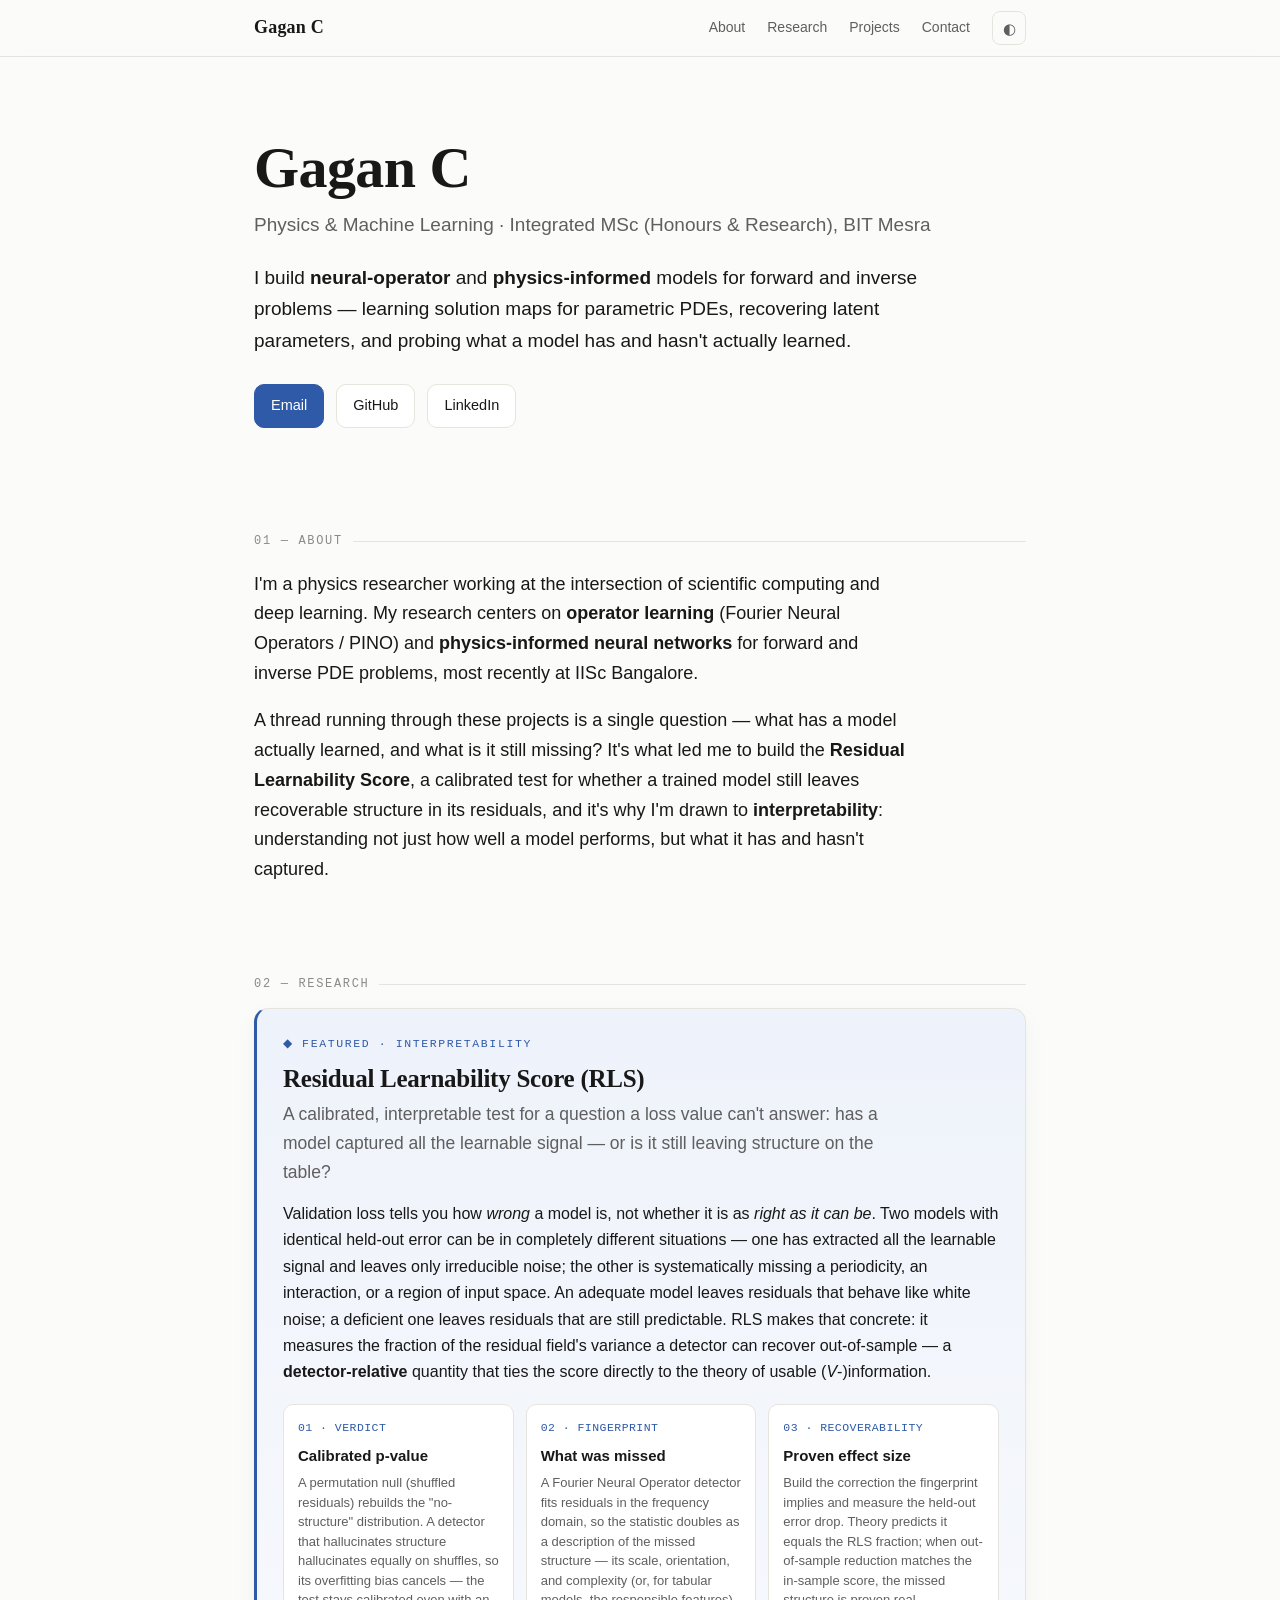
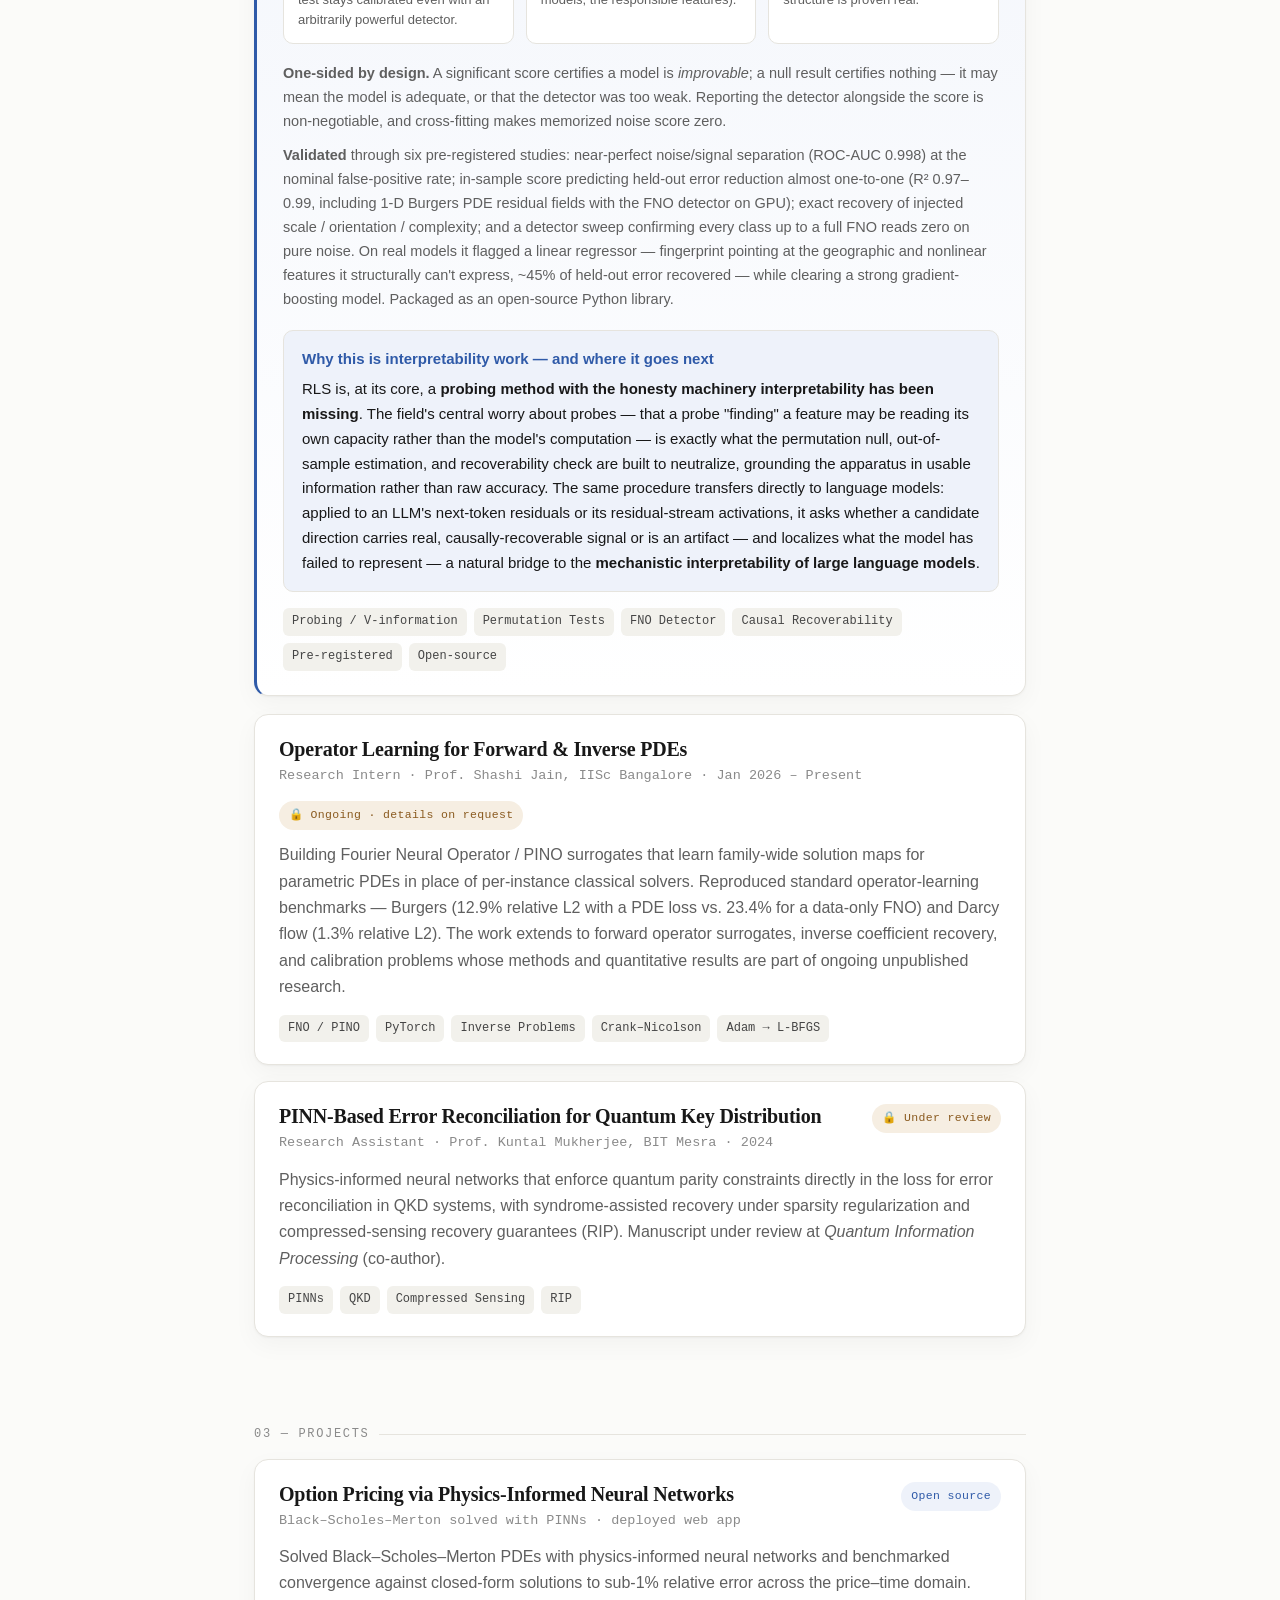
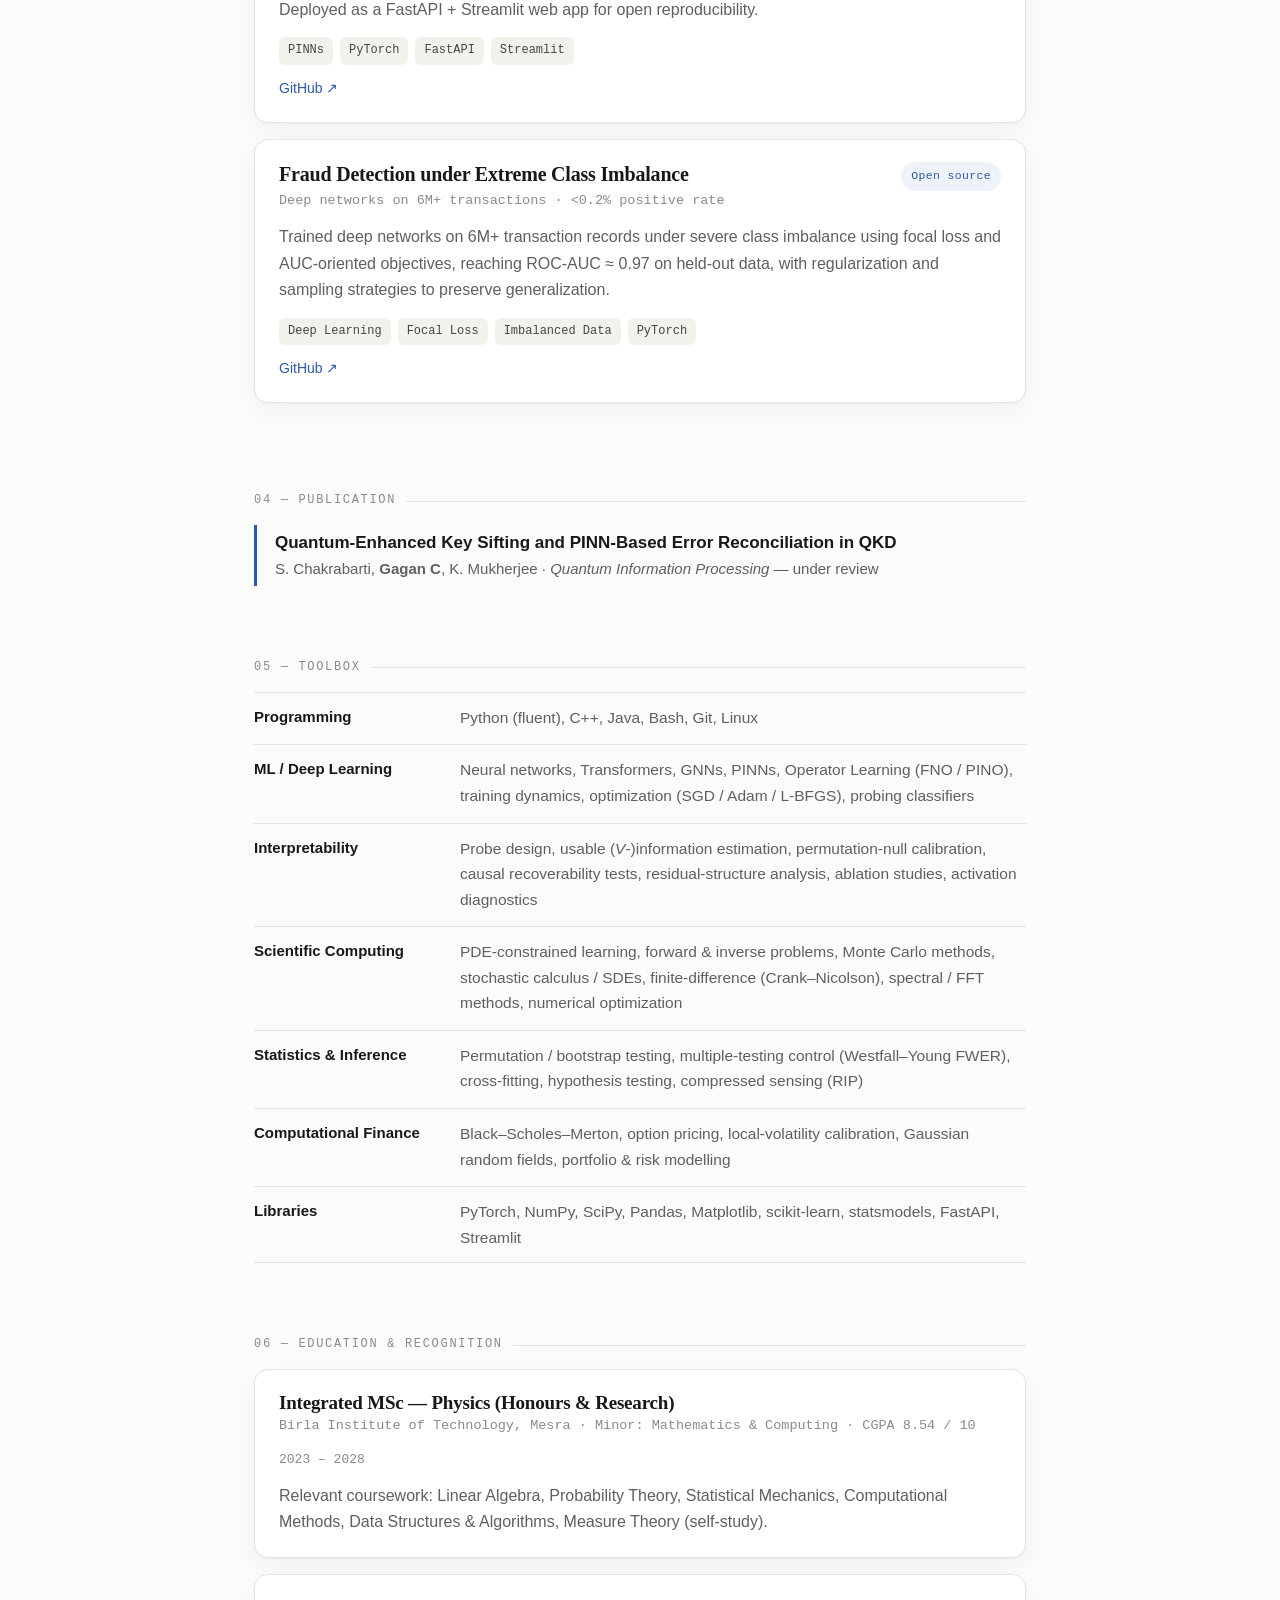
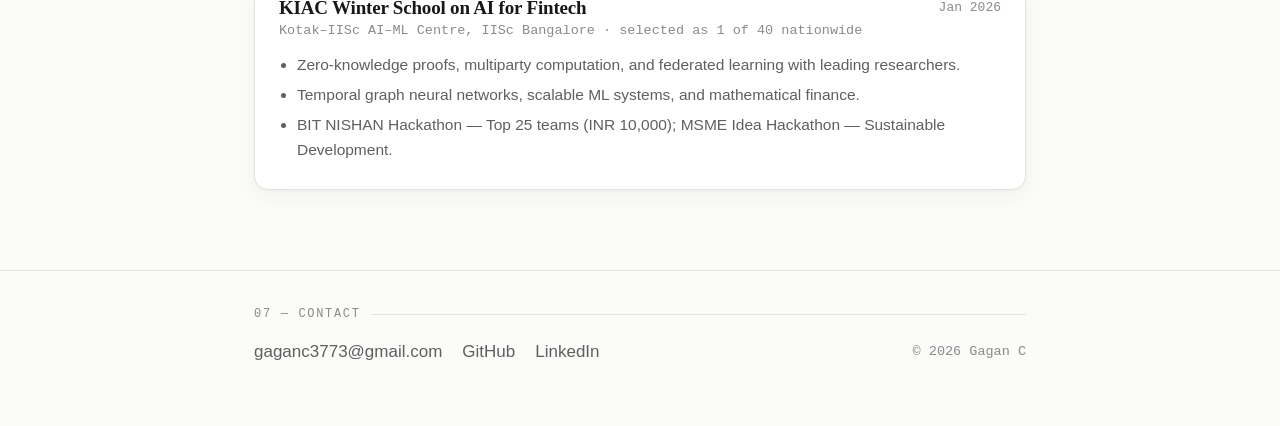
==== index.html @ 1fc25c08 "Personal portfolio site" ====
<!doctype html>
<html lang="en">
<head>
  <meta charset="utf-8" />
  <meta name="viewport" content="width=device-width, initial-scale=1" />
  <title>Gagan C — Physics &amp; Machine Learning</title>
  <meta name="description" content="Gagan C — Integrated MSc Physics (Honours & Research), BIT Mesra. Operator learning, physics-informed neural networks, and interpretability." />

  <!-- ==========================================================================
       This is a single, self-contained file. No build step, no dependencies.
       To edit content, search for the section comments (ABOUT, PROJECTS, etc.).
       To deploy: push to a GitHub repo and enable Pages, or drag onto Netlify.
       ========================================================================== -->

  <style>
    /* ---------- Theme tokens ---------- */
    :root{
      --bg:#fbfbf9;
      --surface:#ffffff;
      --text:#181818;
      --muted:#5f5f5f;
      --faint:#8a8a8a;
      --line:#e6e4de;
      --accent:#2f5aa8;         /* muted science-blue */
      --accent-soft:#eef2fa;
      --tag-bg:#f2f1ec;
      --tag-text:#454545;
      --lock-bg:#f6eee2;
      --lock-text:#8a5a1f;
      --shadow:0 1px 2px rgba(0,0,0,.04), 0 8px 24px rgba(0,0,0,.04);
      --serif:"Charter","Georgia","Cambria","Times New Roman",serif;
      --sans:-apple-system,BlinkMacSystemFont,"Segoe UI",Roboto,Helvetica,Arial,sans-serif;
      --mono:"SFMono-Regular","Cascadia Code","Consolas","Liberation Mono",monospace;
      --maxw:820px;
    }
    :root[data-theme="dark"]{
      --bg:#0f1113;
      --surface:#16191c;
      --text:#e9e8e4;
      --muted:#a9a8a2;
      --faint:#787772;
      --line:#282c30;
      --accent:#7ea6e6;
      --accent-soft:#182130;
      --tag-bg:#20242a;
      --tag-text:#c4c3bd;
      --lock-bg:#2a2213;
      --lock-text:#d6b579;
      --shadow:0 1px 2px rgba(0,0,0,.3), 0 8px 24px rgba(0,0,0,.35);
    }
    @media (prefers-color-scheme:dark){
      :root:not([data-theme="light"]){
        --bg:#0f1113;--surface:#16191c;--text:#e9e8e4;--muted:#a9a8a2;--faint:#787772;
        --line:#282c30;--accent:#7ea6e6;--accent-soft:#182130;--tag-bg:#20242a;--tag-text:#c4c3bd;
        --lock-bg:#2a2213;--lock-text:#d6b579;--shadow:0 1px 2px rgba(0,0,0,.3),0 8px 24px rgba(0,0,0,.35);
      }
    }

    /* ---------- Base ---------- */
    *{box-sizing:border-box}
    html{scroll-behavior:smooth}
    body{
      margin:0;background:var(--bg);color:var(--text);
      font-family:var(--sans);font-size:17px;line-height:1.65;
      -webkit-font-smoothing:antialiased;
    }
    a{color:var(--accent);text-decoration:none}
    a:hover{text-decoration:underline}
    .wrap{max-width:var(--maxw);margin:0 auto;padding:0 24px}

    /* ---------- Nav ---------- */
    nav{
      position:sticky;top:0;z-index:20;
      backdrop-filter:saturate(1.2) blur(8px);
      background:color-mix(in srgb,var(--bg) 82%,transparent);
      border-bottom:1px solid var(--line);
    }
    nav .wrap{display:flex;align-items:center;justify-content:space-between;height:56px}
    nav .brand{font-family:var(--serif);font-weight:600;font-size:18px;letter-spacing:.2px}
    nav .links{display:flex;gap:22px;align-items:center}
    nav .links a{color:var(--muted);font-size:14px}
    nav .links a:hover{color:var(--text);text-decoration:none}
    .theme-btn{
      background:none;border:1px solid var(--line);border-radius:8px;
      width:34px;height:34px;cursor:pointer;color:var(--muted);font-size:15px;line-height:1;
      display:inline-flex;align-items:center;justify-content:center;
    }
    .theme-btn:hover{color:var(--text);border-color:var(--muted)}
    @media(max-width:640px){nav .links a.nav-sec{display:none}}

    /* ---------- Section scaffolding ---------- */
    section{padding:64px 0 8px}
    .seclabel{
      font-family:var(--mono);font-size:12px;letter-spacing:.14em;text-transform:uppercase;
      color:var(--faint);margin-bottom:14px;display:flex;align-items:center;gap:10px;
    }
    .seclabel::after{content:"";flex:1;height:1px;background:var(--line)}
    h1,h2,h3{font-family:var(--serif);font-weight:600;line-height:1.2;letter-spacing:-.01em}
    h2{font-size:26px;margin:0 0 20px}
    p{color:var(--text)}
    .muted{color:var(--muted)}

    /* ---------- Hero ---------- */
    header.hero{padding:76px 0 40px}
    .hero h1{font-size:clamp(38px,7vw,58px);margin:0 0 6px}
    .hero .role{font-size:19px;color:var(--muted);margin:0 0 22px;font-family:var(--sans)}
    .hero .lede{font-size:19px;max-width:64ch;margin:0 0 28px}
    .hero .lede b{font-weight:600}
    .cta{display:flex;flex-wrap:wrap;gap:12px}
    .btn{
      display:inline-flex;align-items:center;gap:8px;
      padding:9px 16px;border-radius:10px;font-size:14.5px;font-weight:500;
      border:1px solid var(--line);background:var(--surface);color:var(--text);
      transition:border-color .15s,transform .05s;
    }
    .btn:hover{text-decoration:none;border-color:var(--muted);transform:translateY(-1px)}
    .btn.primary{background:var(--accent);border-color:var(--accent);color:#fff}
    .btn.primary:hover{filter:brightness(1.05)}

    /* ---------- About ---------- */
    .about p{font-size:18px;max-width:66ch}
    .about p+p{margin-top:16px}

    /* ---------- Skills ---------- */
    .skills{display:grid;gap:2px}
    .skillrow{display:grid;grid-template-columns:190px 1fr;gap:16px;padding:12px 0;border-top:1px solid var(--line)}
    .skillrow:last-child{border-bottom:1px solid var(--line)}
    .skillrow .k{font-weight:600;font-size:15px}
    .skillrow .v{color:var(--muted);font-size:15.5px}
    @media(max-width:640px){.skillrow{grid-template-columns:1fr;gap:2px}.skillrow .k{color:var(--accent)}}

    /* ---------- Projects ---------- */
    .card{
      background:var(--surface);border:1px solid var(--line);border-radius:14px;
      padding:22px 24px;margin-bottom:16px;box-shadow:var(--shadow);
    }
    .card .top{display:flex;align-items:flex-start;justify-content:space-between;gap:14px;flex-wrap:wrap}
    .card h3{font-size:20px;margin:0 0 4px}
    .card .meta{font-size:13.5px;color:var(--faint);font-family:var(--mono)}
    .card p{font-size:16px;color:var(--muted);margin:12px 0 14px}
    .badge{
      font-family:var(--mono);font-size:11.5px;letter-spacing:.03em;
      padding:5px 10px;border-radius:999px;white-space:nowrap;
      background:var(--lock-bg);color:var(--lock-text);
    }
    .badge.open{background:var(--accent-soft);color:var(--accent)}
    .badge.todo{background:var(--tag-bg);color:var(--tag-text)}
    .tags{display:flex;flex-wrap:wrap;gap:7px;margin-top:4px}
    .tag{font-family:var(--mono);font-size:12px;background:var(--tag-bg);color:var(--tag-text);padding:4px 9px;border-radius:6px}
    .card .cardlinks{display:flex;gap:16px;margin-top:12px;font-size:14px}

    /* ---------- Featured (RLS) ---------- */
    .featured{
      background:linear-gradient(180deg,var(--accent-soft),var(--surface));
      border:1px solid var(--line);border-left:3px solid var(--accent);
      border-radius:14px;padding:26px 26px 24px;margin-bottom:18px;box-shadow:var(--shadow);
    }
    .featured .eyebrow{font-family:var(--mono);font-size:11.5px;letter-spacing:.14em;text-transform:uppercase;color:var(--accent);margin-bottom:10px}
    .featured h3{font-size:25px;margin:0 0 6px}
    .featured .tagline{font-size:17.5px;color:var(--muted);margin:0 0 14px;max-width:66ch}
    .featured p{font-size:16px;color:var(--text);margin:12px 0}
    .featured p.small{font-size:14.5px;color:var(--muted);margin:10px 0}
    .outs{display:grid;grid-template-columns:repeat(3,1fr);gap:12px;margin:18px 0}
    .out{background:var(--surface);border:1px solid var(--line);border-radius:10px;padding:14px}
    .out .n{font-family:var(--mono);font-size:11.5px;letter-spacing:.04em;color:var(--accent);margin-bottom:6px}
    .out .h{font-weight:600;font-size:15px;margin-bottom:5px}
    .out .d{font-size:13px;color:var(--muted);line-height:1.5}
    @media(max-width:640px){.outs{grid-template-columns:1fr}}
    .callout{background:var(--accent-soft);border:1px solid var(--line);border-radius:10px;padding:16px 18px;margin-top:18px}
    .callout .h{font-weight:600;color:var(--accent);margin-bottom:6px;font-size:15px}
    .callout p{font-size:15px;color:var(--text);margin:0}

    /* ---------- Publication / lists ---------- */
    .pub{border-left:3px solid var(--accent);padding:4px 0 4px 18px;margin:0}
    .pub .title{font-weight:600}
    .pub .venue{color:var(--muted);font-size:15px}
    .edu .top{display:flex;justify-content:space-between;gap:12px;flex-wrap:wrap}
    .edu h3{font-size:19px;margin:0}
    .edu .when{font-family:var(--mono);font-size:13px;color:var(--faint)}
    .bullets{margin:10px 0 0;padding-left:18px;color:var(--muted);font-size:15.5px}
    .bullets li{margin:4px 0}

    /* ---------- Footer ---------- */
    footer{margin-top:56px;border-top:1px solid var(--line);padding:34px 0 60px}
    footer .row{display:flex;flex-wrap:wrap;gap:20px;align-items:center;justify-content:space-between}
    footer a{color:var(--muted)}
    footer a:hover{color:var(--text)}
    .foot-links{display:flex;gap:20px;flex-wrap:wrap}
    .copy{color:var(--faint);font-size:13.5px;font-family:var(--mono)}
  </style>
</head>
<body>

  <!-- ============================= NAV ============================= -->
  <nav>
    <div class="wrap">
      <span class="brand">Gagan&nbsp;C</span>
      <span class="links">
        <a class="nav-sec" href="#about">About</a>
        <a class="nav-sec" href="#research">Research</a>
        <a class="nav-sec" href="#projects">Projects</a>
        <a class="nav-sec" href="#contact">Contact</a>
        <button class="theme-btn" id="themeToggle" aria-label="Toggle theme" title="Toggle light/dark">◐</button>
      </span>
    </div>
  </nav>

  <!-- ============================= HERO ============================= -->
  <header class="hero">
    <div class="wrap">
      <h1>Gagan&nbsp;C</h1>
      <p class="role">Physics &amp; Machine Learning · Integrated MSc (Honours &amp; Research), BIT Mesra</p>
      <!-- EDIT: this lede is your one-line pitch. Tweak spots are easy to tune. -->
      <p class="lede">
        I build <b>neural-operator</b> and <b>physics-informed</b> models for forward and
        inverse problems — learning solution maps for parametric PDEs, recovering latent
        parameters, and probing what a model has and hasn't actually learned.
      </p>
      <div class="cta">
        <a class="btn primary" href="mailto:gaganc3773@gmail.com">Email</a>
        <a class="btn" href="https://github.com/gaganc3773" target="_blank" rel="noopener">GitHub</a>
        <a class="btn" href="https://www.linkedin.com/in/gagan-c-3ab75124b" target="_blank" rel="noopener">LinkedIn</a>
      </div>
    </div>
  </header>

  <!-- ============================= ABOUT ============================= -->
  <section id="about" class="about">
    <div class="wrap">
      <div class="seclabel">01 — About</div>
      <!-- EDIT: A DRAFT. Make it yours — a calm statement of your interests, not a pitch. -->
      <p>
        I'm a physics researcher working at the intersection of scientific computing and
        deep learning. My research centers on <b>operator learning</b> (Fourier Neural
        Operators / PINO) and <b>physics-informed neural networks</b> for forward and inverse
        PDE problems, most recently at IISc Bangalore.
      </p>
      <p>
        A thread running through these projects is a single question — what has a model actually
        learned, and what is it still missing? It's what led me to build the
        <b>Residual Learnability Score</b>, a calibrated test for whether a trained model still
        leaves recoverable structure in its residuals, and it's why I'm drawn to
        <b>interpretability</b>: understanding not just how well a model performs, but what it has
        and hasn't captured.
      </p>
    </div>
  </section>

  <!-- ============================= RESEARCH ============================= -->
  <section id="research">
    <div class="wrap">
      <div class="seclabel">02 — Research</div>

      <!-- ===== FEATURED: Residual Learnability Score (RLS) ===== -->
      <div class="featured">
        <div class="eyebrow">◆ Featured · Interpretability</div>
        <h3>Residual Learnability Score (RLS)</h3>
        <p class="tagline">
          A calibrated, interpretable test for a question a loss value can't answer: has a model
          captured all the learnable signal — or is it still leaving structure on the table?
        </p>

        <p>
          Validation loss tells you how <i>wrong</i> a model is, not whether it is as
          <i>right as it can be</i>. Two models with identical held-out error can be in completely
          different situations — one has extracted all the learnable signal and leaves only
          irreducible noise; the other is systematically missing a periodicity, an interaction, or a
          region of input space. An adequate model leaves residuals that behave like white noise; a
          deficient one leaves residuals that are still predictable. RLS makes that concrete: it
          measures the fraction of the residual field's variance a detector can recover
          out-of-sample — a <b>detector-relative</b> quantity that ties the score directly to the
          theory of usable (<i>V</i>-)information.
        </p>

        <div class="outs">
          <div class="out">
            <div class="n">01 · VERDICT</div>
            <div class="h">Calibrated p-value</div>
            <div class="d">A permutation null (shuffled residuals) rebuilds the "no-structure" distribution. A detector that hallucinates structure hallucinates equally on shuffles, so its overfitting bias cancels — the test stays calibrated even with an arbitrarily powerful detector.</div>
          </div>
          <div class="out">
            <div class="n">02 · FINGERPRINT</div>
            <div class="h">What was missed</div>
            <div class="d">A Fourier Neural Operator detector fits residuals in the frequency domain, so the statistic doubles as a description of the missed structure — its scale, orientation, and complexity (or, for tabular models, the responsible features).</div>
          </div>
          <div class="out">
            <div class="n">03 · RECOVERABILITY</div>
            <div class="h">Proven effect size</div>
            <div class="d">Build the correction the fingerprint implies and measure the held-out error drop. Theory predicts it equals the RLS fraction; when out-of-sample reduction matches the in-sample score, the missed structure is proven real.</div>
          </div>
        </div>

        <p class="small">
          <b>One-sided by design.</b> A significant score certifies a model is <i>improvable</i>; a
          null result certifies nothing — it may mean the model is adequate, or that the detector was
          too weak. Reporting the detector alongside the score is non-negotiable, and cross-fitting
          makes memorized noise score zero.
        </p>
        <p class="small">
          <b>Validated</b> through six pre-registered studies: near-perfect noise/signal separation
          (ROC-AUC 0.998) at the nominal false-positive rate; in-sample score predicting held-out
          error reduction almost one-to-one (R² 0.97–0.99, including 1-D Burgers PDE residual fields
          with the FNO detector on GPU); exact recovery of injected scale / orientation / complexity;
          and a detector sweep confirming every class up to a full FNO reads zero on pure noise. On
          real models it flagged a linear regressor — fingerprint pointing at the geographic and
          nonlinear features it structurally can't express, ~45% of held-out error recovered — while
          clearing a strong gradient-boosting model. Packaged as an open-source Python library.
        </p>

        <div class="callout">
          <div class="h">Why this is interpretability work — and where it goes next</div>
          <p>
            RLS is, at its core, a <b>probing method with the honesty machinery interpretability has
            been missing</b>. The field's central worry about probes — that a probe "finding" a
            feature may be reading its own capacity rather than the model's computation — is exactly
            what the permutation null, out-of-sample estimation, and recoverability check are built to
            neutralize, grounding the apparatus in usable information rather than raw accuracy. The
            same procedure transfers directly to language models: applied to an LLM's next-token
            residuals or its residual-stream activations, it asks whether a candidate direction
            carries real, causally-recoverable signal or is an artifact — and localizes what the
            model has failed to represent — a natural bridge to the
            <b>mechanistic interpretability of large language models</b>.
          </p>
        </div>

        <div class="tags" style="margin-top:16px">
          <span class="tag">Probing / V-information</span><span class="tag">Permutation Tests</span>
          <span class="tag">FNO Detector</span><span class="tag">Causal Recoverability</span>
          <span class="tag">Pre-registered</span><span class="tag">Open-source</span>
        </div>
      </div>

      <!-- PINO — GUARDED (unpublished) -->
      <div class="card">
        <div class="top">
          <div>
            <h3>Operator Learning for Forward &amp; Inverse PDEs</h3>
            <div class="meta">Research Intern · Prof. Shashi Jain, IISc Bangalore · Jan 2026 – Present</div>
          </div>
          <span class="badge">🔒 Ongoing · details on request</span>
        </div>
        <p>
          Building Fourier Neural Operator / PINO surrogates that learn family-wide solution
          maps for parametric PDEs in place of per-instance classical solvers. Reproduced
          standard operator-learning benchmarks — Burgers (12.9% relative L2 with a PDE loss vs.
          23.4% for a data-only FNO) and Darcy flow (1.3% relative L2). The work extends to
          forward operator surrogates, inverse coefficient recovery, and calibration problems
          whose methods and quantitative results are part of ongoing unpublished research.
        </p>
        <div class="tags">
          <span class="tag">FNO / PINO</span><span class="tag">PyTorch</span>
          <span class="tag">Inverse Problems</span><span class="tag">Crank–Nicolson</span>
          <span class="tag">Adam → L-BFGS</span>
        </div>
      </div>

      <!-- QKD / quantum — GUARDED (paper under review). QST? -->
      <div class="card">
        <div class="top">
          <div>
            <h3>PINN-Based Error Reconciliation for Quantum Key Distribution</h3>
            <div class="meta">Research Assistant · Prof. Kuntal Mukherjee, BIT Mesra · 2024</div>
          </div>
          <span class="badge">🔒 Under review</span>
        </div>
        <p>
          Physics-informed neural networks that enforce quantum parity constraints directly in
          the loss for error reconciliation in QKD systems, with syndrome-assisted recovery
          under sparsity regularization and compressed-sensing recovery guarantees (RIP).
          Manuscript under review at <i>Quantum Information Processing</i> (co-author).
        </p>
        <div class="tags">
          <span class="tag">PINNs</span><span class="tag">QKD</span>
          <span class="tag">Compressed Sensing</span><span class="tag">RIP</span>
        </div>
      </div>

    </div>
  </section>

  <!-- ============================= PROJECTS ============================= -->
  <section id="projects">
    <div class="wrap">
      <div class="seclabel">03 — Projects</div>

      <!-- BSM_PINN — OPEN -->
      <div class="card">
        <div class="top">
          <div>
            <h3>Option Pricing via Physics-Informed Neural Networks</h3>
            <div class="meta">Black–Scholes–Merton solved with PINNs · deployed web app</div>
          </div>
          <span class="badge open">Open source</span>
        </div>
        <p>
          Solved Black–Scholes–Merton PDEs with physics-informed neural networks and benchmarked
          convergence against closed-form solutions to sub-1% relative error across the price–time
          domain. Deployed as a FastAPI + Streamlit web app for open reproducibility.
        </p>
        <div class="tags">
          <span class="tag">PINNs</span><span class="tag">PyTorch</span>
          <span class="tag">FastAPI</span><span class="tag">Streamlit</span>
        </div>
        <div class="cardlinks">
          <a href="https://github.com/gaganc3773/BSM_PINN" target="_blank" rel="noopener">GitHub ↗</a>
        </div>
      </div>

      <!-- Fraud model — OPEN -->
      <div class="card">
        <div class="top">
          <div>
            <h3>Fraud Detection under Extreme Class Imbalance</h3>
            <div class="meta">Deep networks on 6M+ transactions · &lt;0.2% positive rate</div>
          </div>
          <span class="badge open">Open source</span>
        </div>
        <p>
          Trained deep networks on 6M+ transaction records under severe class imbalance using
          focal loss and AUC-oriented objectives, reaching ROC-AUC ≈ 0.97 on held-out data, with
          regularization and sampling strategies to preserve generalization.
        </p>
        <div class="tags">
          <span class="tag">Deep Learning</span><span class="tag">Focal Loss</span>
          <span class="tag">Imbalanced Data</span><span class="tag">PyTorch</span>
        </div>
        <div class="cardlinks">
          <a href="https://github.com/gaganc3773/Fraud_Model" target="_blank" rel="noopener">GitHub ↗</a>
        </div>
      </div>

    </div>
  </section>

  <!-- ============================= PUBLICATION ============================= -->
  <section id="publication">
    <div class="wrap">
      <div class="seclabel">04 — Publication</div>
      <div class="pub">
        <div class="title">Quantum-Enhanced Key Sifting and PINN-Based Error Reconciliation in QKD</div>
        <div class="venue muted">
          S. Chakrabarti, <b>Gagan C</b>, K. Mukherjee · <i>Quantum Information Processing</i> — under review
        </div>
      </div>
    </div>
  </section>

  <!-- ============================= SKILLS ============================= -->
  <section id="skills">
    <div class="wrap">
      <div class="seclabel">05 — Toolbox</div>
      <div class="skills">
        <div class="skillrow"><div class="k">Programming</div><div class="v">Python (fluent), C++, Java, Bash, Git, Linux</div></div>
        <div class="skillrow"><div class="k">ML / Deep Learning</div><div class="v">Neural networks, Transformers, GNNs, PINNs, Operator Learning (FNO / PINO), training dynamics, optimization (SGD / Adam / L-BFGS), probing classifiers</div></div>
        <div class="skillrow"><div class="k">Interpretability</div><div class="v">Probe design, usable (<i>V</i>-)information estimation, permutation-null calibration, causal recoverability tests, residual-structure analysis, ablation studies, activation diagnostics</div></div>
        <div class="skillrow"><div class="k">Scientific Computing</div><div class="v">PDE-constrained learning, forward &amp; inverse problems, Monte Carlo methods, stochastic calculus / SDEs, finite-difference (Crank–Nicolson), spectral / FFT methods, numerical optimization</div></div>
        <div class="skillrow"><div class="k">Statistics &amp; Inference</div><div class="v">Permutation / bootstrap testing, multiple-testing control (Westfall–Young FWER), cross-fitting, hypothesis testing, compressed sensing (RIP)</div></div>
        <div class="skillrow"><div class="k">Computational Finance</div><div class="v">Black–Scholes–Merton, option pricing, local-volatility calibration, Gaussian random fields, portfolio &amp; risk modelling</div></div>
        <div class="skillrow"><div class="k">Libraries</div><div class="v">PyTorch, NumPy, SciPy, Pandas, Matplotlib, scikit-learn, statsmodels, FastAPI, Streamlit</div></div>
      </div>
    </div>
  </section>

  <!-- ============================= EDUCATION / MISC ============================= -->
  <section id="education" class="edu">
    <div class="wrap">
      <div class="seclabel">06 — Education &amp; Recognition</div>

      <div class="card">
        <div class="top">
          <div><h3>Integrated MSc — Physics (Honours &amp; Research)</h3>
            <div class="meta">Birla Institute of Technology, Mesra · Minor: Mathematics &amp; Computing · CGPA 8.54 / 10</div>
          </div>
          <span class="when">2023 – 2028</span>
        </div>
        <p style="margin-bottom:0">
          Relevant coursework: Linear Algebra, Probability Theory, Statistical Mechanics,
          Computational Methods, Data Structures &amp; Algorithms, Measure Theory (self-study).
        </p>
      </div>

      <div class="card">
        <div class="top">
          <div><h3>KIAC Winter School on AI for Fintech</h3>
            <div class="meta">Kotak–IISc AI–ML Centre, IISc Bangalore · selected as 1 of 40 nationwide</div>
          </div>
          <span class="when">Jan 2026</span>
        </div>
        <ul class="bullets" style="margin-bottom:0">
          <li>Zero-knowledge proofs, multiparty computation, and federated learning with leading researchers.</li>
          <li>Temporal graph neural networks, scalable ML systems, and mathematical finance.</li>
          <li>BIT NISHAN Hackathon — Top 25 teams (INR 10,000); MSME Idea Hackathon — Sustainable Development.</li>
        </ul>
      </div>
    </div>
  </section>

  <!-- ============================= FOOTER / CONTACT ============================= -->
  <footer id="contact">
    <div class="wrap">
      <div class="seclabel">07 — Contact</div>
      <div class="row">
        <div class="foot-links">
          <a href="mailto:gaganc3773@gmail.com">gaganc3773@gmail.com</a>
          <a href="https://github.com/gaganc3773" target="_blank" rel="noopener">GitHub</a>
          <a href="https://www.linkedin.com/in/gagan-c-3ab75124b" target="_blank" rel="noopener">LinkedIn</a>
        </div>
        <div class="copy">© <span id="yr"></span> Gagan C</div>
      </div>
    </div>
  </footer>

  <script>
    // ---------- Theme toggle (persists) ----------
    (function(){
      var root=document.documentElement, key="theme";
      var saved=localStorage.getItem(key);
      if(saved){root.setAttribute("data-theme",saved);}
      document.getElementById("themeToggle").addEventListener("click",function(){
        var cur=root.getAttribute("data-theme");
        var isDark = cur ? cur==="dark"
          : window.matchMedia("(prefers-color-scheme:dark)").matches;
        var next=isDark?"light":"dark";
        root.setAttribute("data-theme",next);
        localStorage.setItem(key,next);
      });
      document.getElementById("yr").textContent=new Date().getFullYear();
    })();
  </script>
</body>
</html>
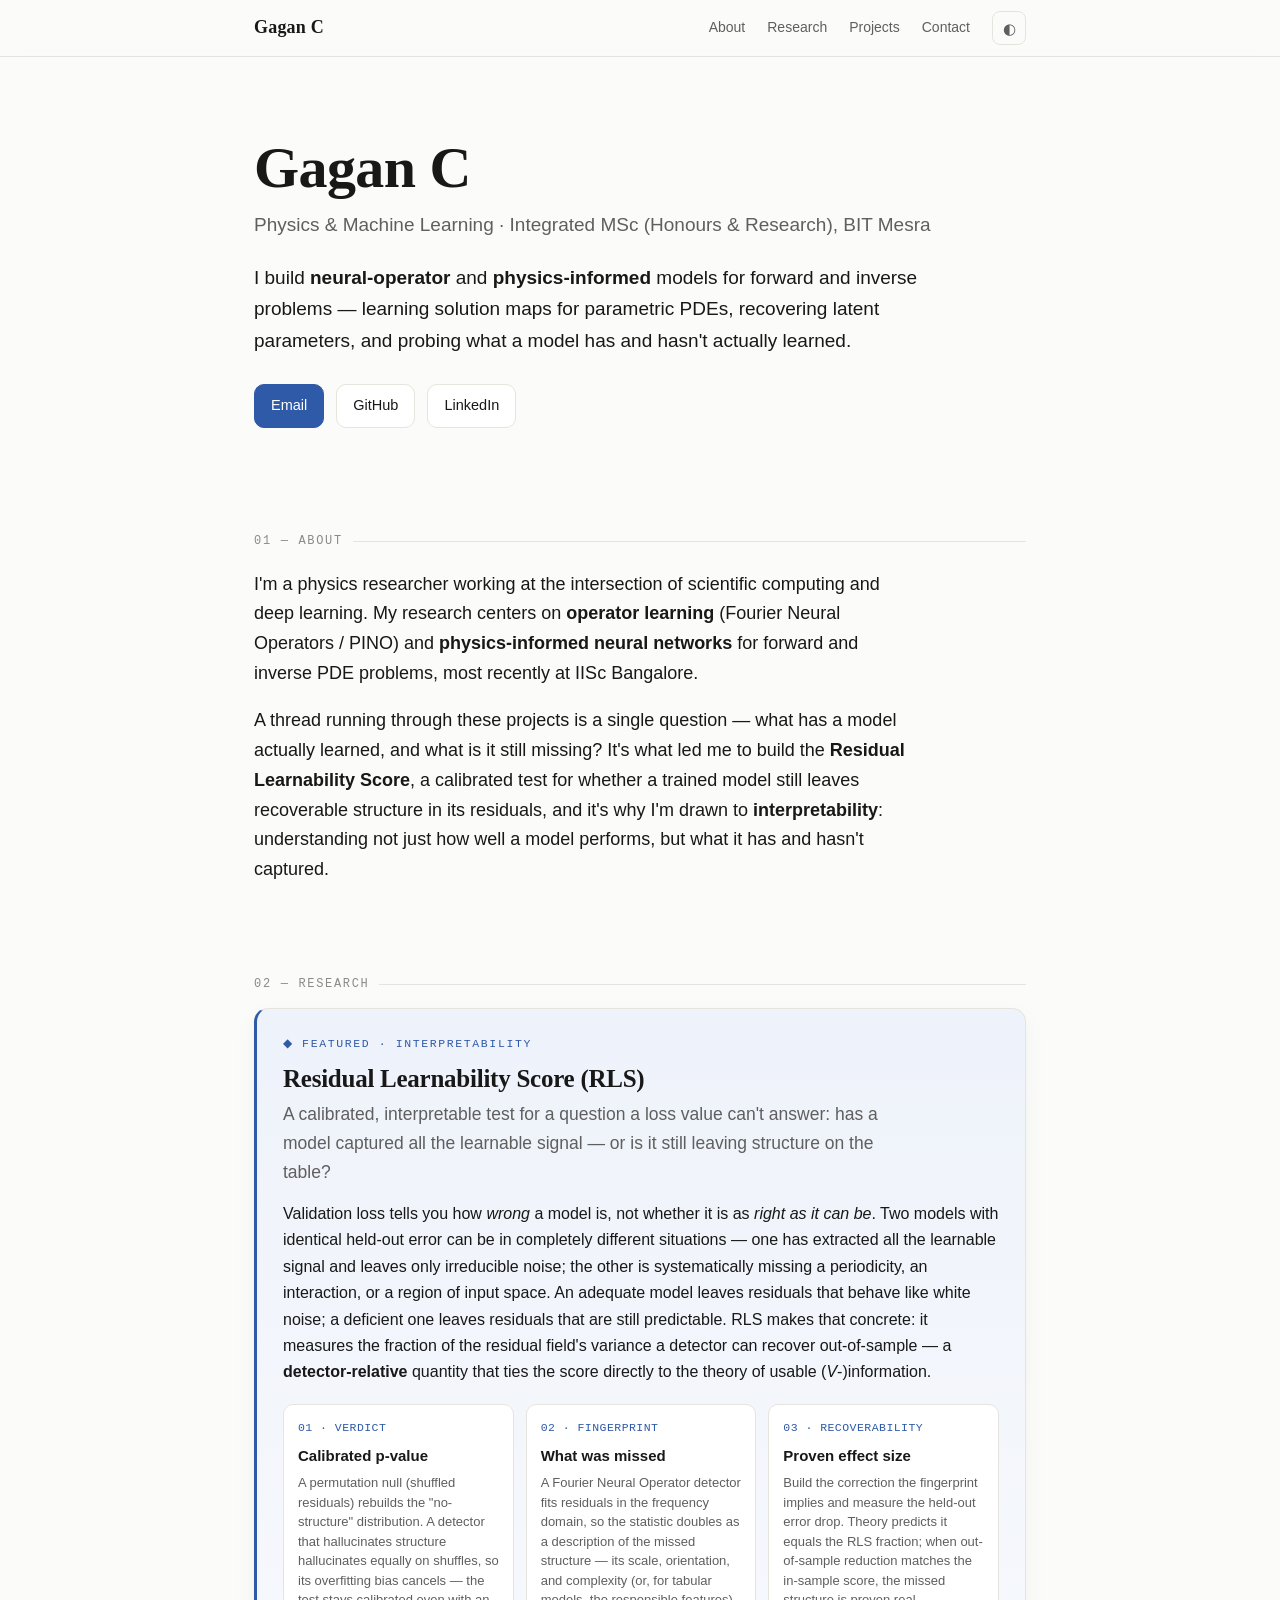
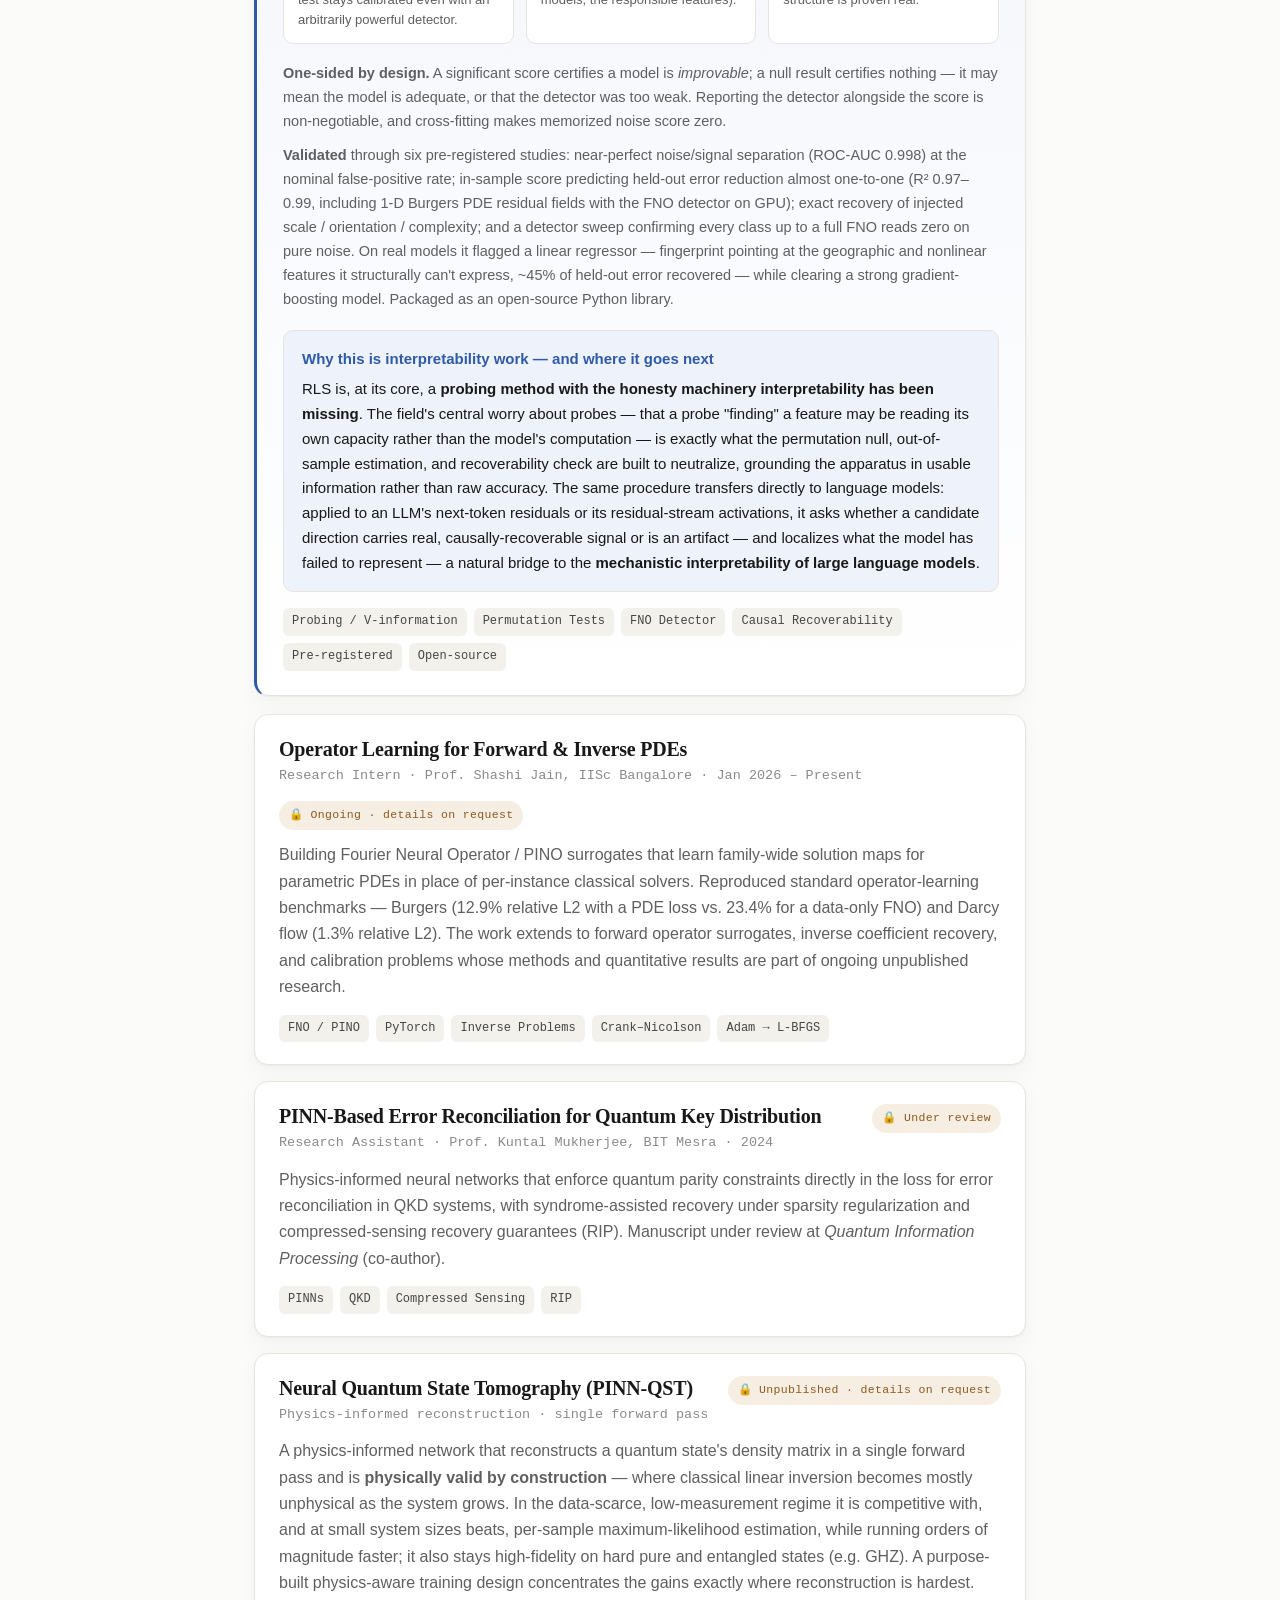
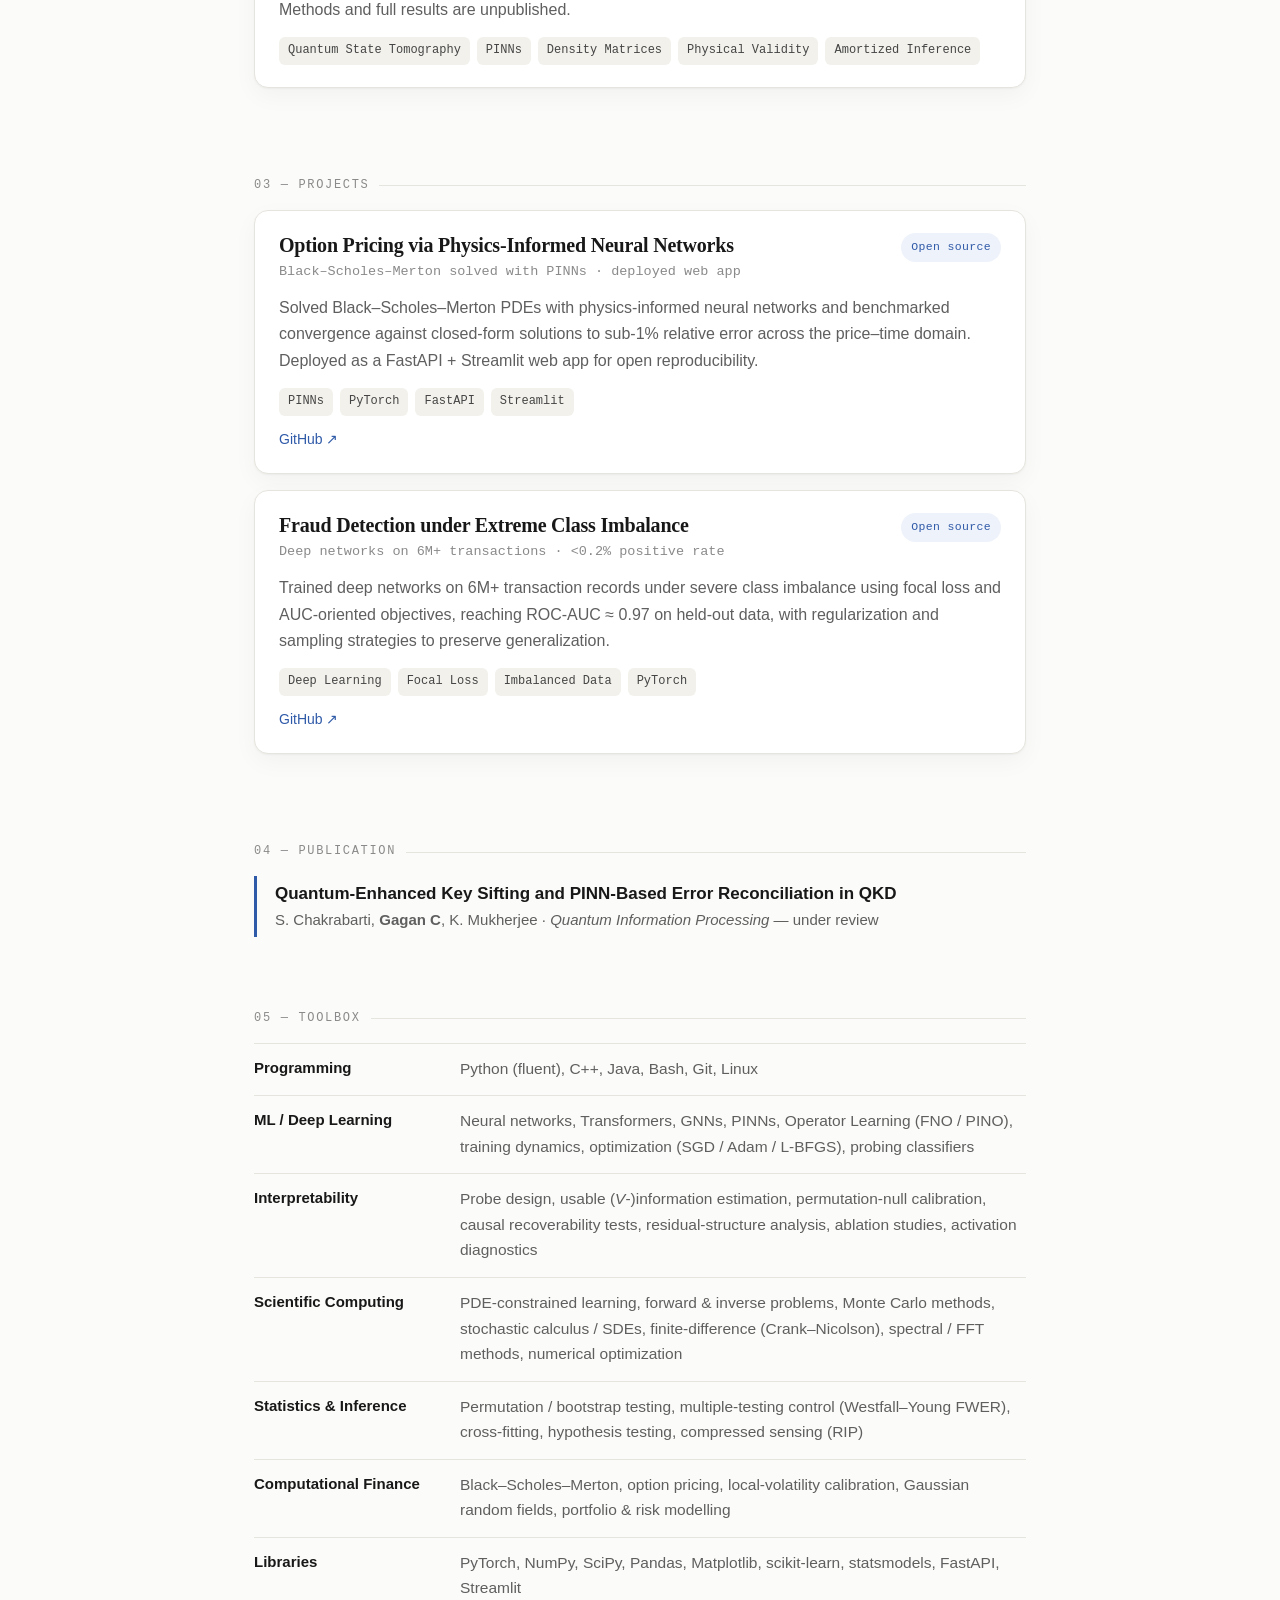
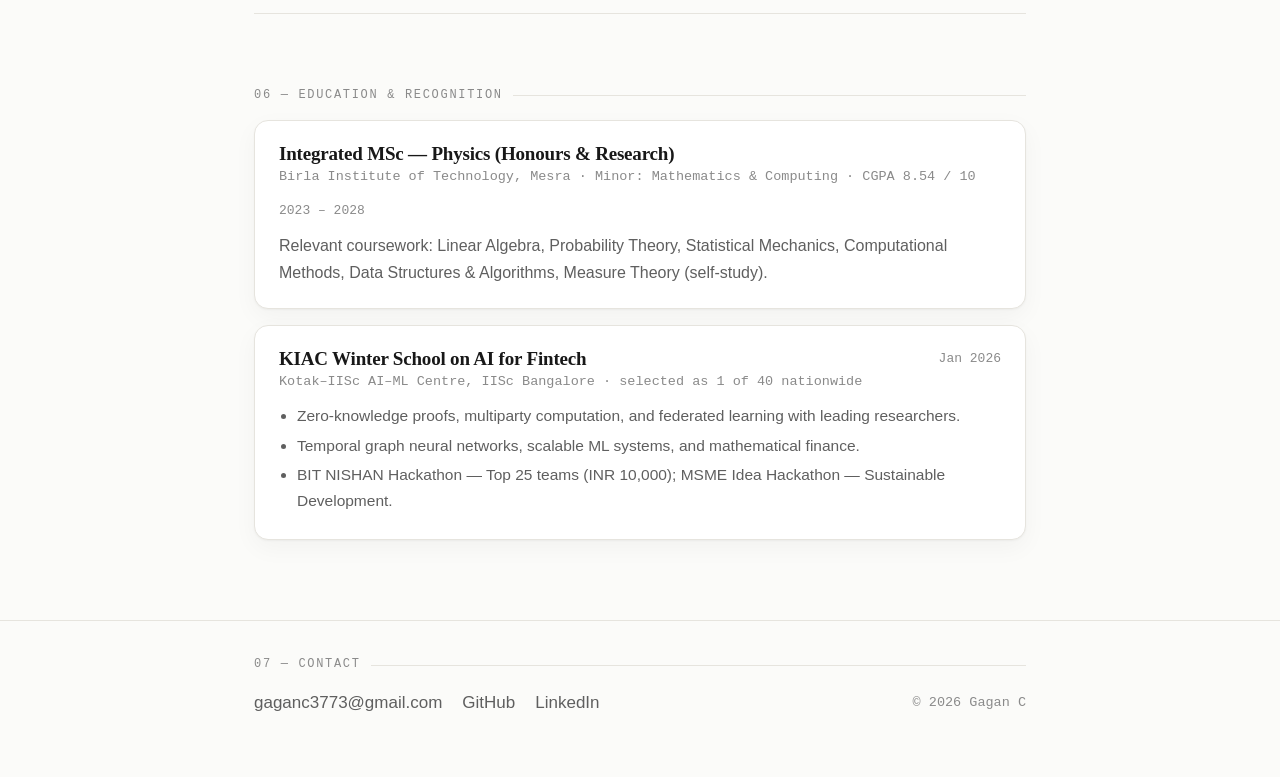
==== commit c7db652e: "Add Neural Quantum State Tomography (PINN-QST) project" ====
--- a/index.html
+++ b/index.html
@@ -375,6 +375,32 @@
         </div>
       </div>
 
+      <!-- QST — GUARDED (unpublished IP) -->
+      <div class="card">
+        <div class="top">
+          <div>
+            <h3>Neural Quantum State Tomography (PINN-QST)</h3>
+            <div class="meta">Physics-informed reconstruction · single forward pass</div>
+          </div>
+          <span class="badge">🔒 Unpublished · details on request</span>
+        </div>
+        <p>
+          A physics-informed network that reconstructs a quantum state's density matrix in a single
+          forward pass and is <b>physically valid by construction</b> — where classical linear
+          inversion becomes mostly unphysical as the system grows. In the data-scarce,
+          low-measurement regime it is competitive with, and at small system sizes beats,
+          per-sample maximum-likelihood estimation, while running orders of magnitude faster; it
+          also stays high-fidelity on hard pure and entangled states (e.g. GHZ). A purpose-built
+          physics-aware training design concentrates the gains exactly where reconstruction is
+          hardest. Methods and full results are unpublished.
+        </p>
+        <div class="tags">
+          <span class="tag">Quantum State Tomography</span><span class="tag">PINNs</span>
+          <span class="tag">Density Matrices</span><span class="tag">Physical Validity</span>
+          <span class="tag">Amortized Inference</span>
+        </div>
+      </div>
+
     </div>
   </section>
 
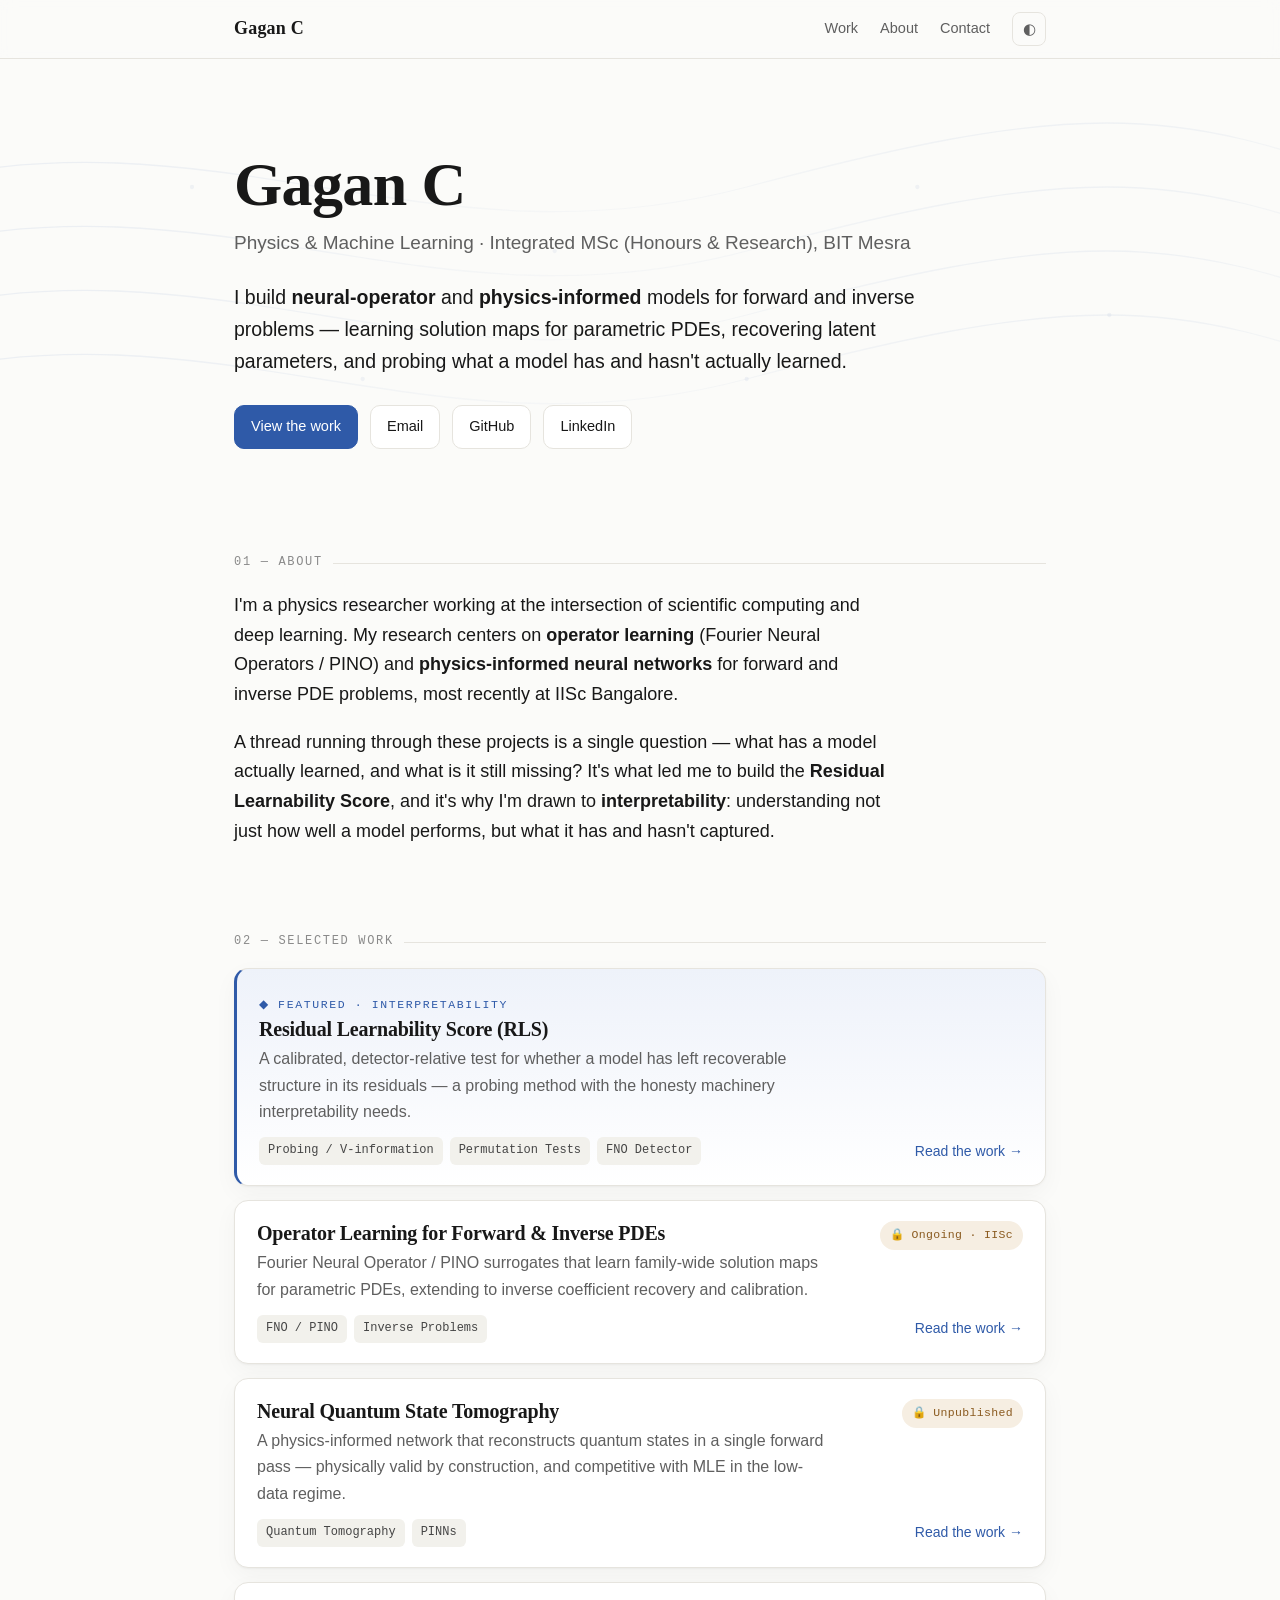
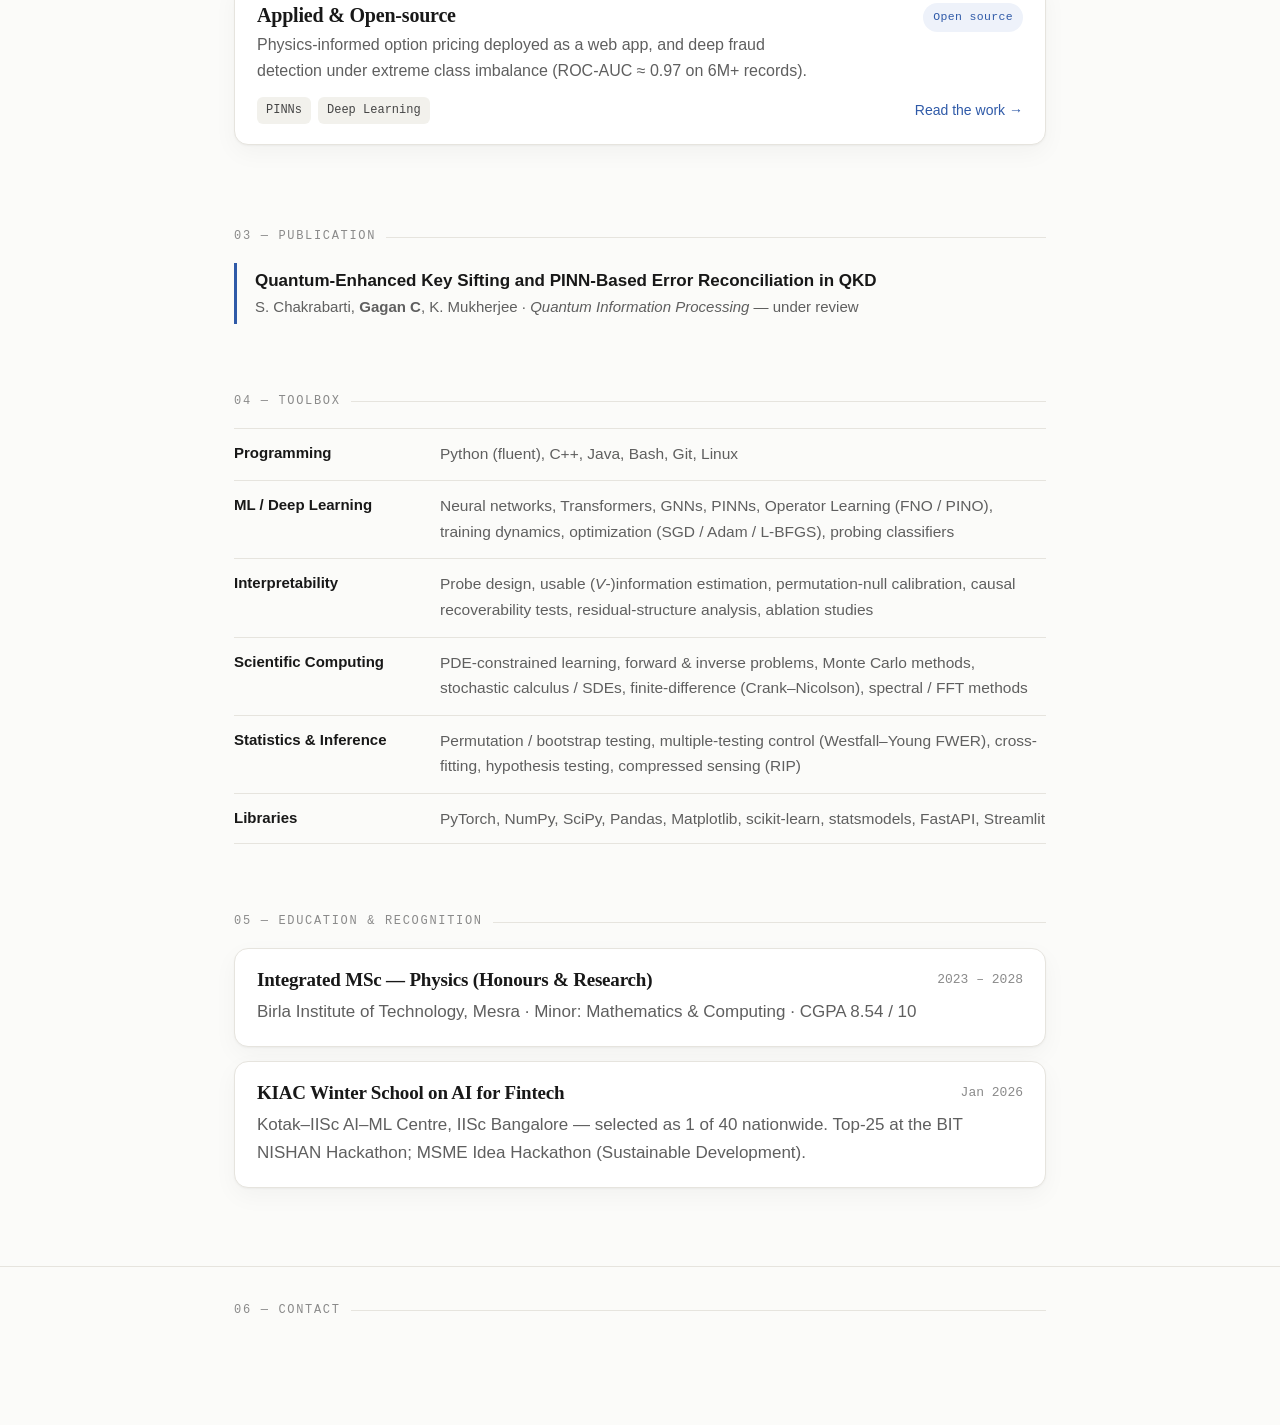
==== commit dfbd94b9: "Redesign: multi-page site with Work deep-dives, motion, and IP-safe diagrams" ====
--- a/index.html
+++ b/index.html
@@ -5,201 +5,18 @@
   <meta name="viewport" content="width=device-width, initial-scale=1" />
   <title>Gagan C — Physics &amp; Machine Learning</title>
   <meta name="description" content="Gagan C — Integrated MSc Physics (Honours & Research), BIT Mesra. Operator learning, physics-informed neural networks, and interpretability." />
-
-  <!-- ==========================================================================
-       This is a single, self-contained file. No build step, no dependencies.
-       To edit content, search for the section comments (ABOUT, PROJECTS, etc.).
-       To deploy: push to a GitHub repo and enable Pages, or drag onto Netlify.
-       ========================================================================== -->
-
-  <style>
-    /* ---------- Theme tokens ---------- */
-    :root{
-      --bg:#fbfbf9;
-      --surface:#ffffff;
-      --text:#181818;
-      --muted:#5f5f5f;
-      --faint:#8a8a8a;
-      --line:#e6e4de;
-      --accent:#2f5aa8;         /* muted science-blue */
-      --accent-soft:#eef2fa;
-      --tag-bg:#f2f1ec;
-      --tag-text:#454545;
-      --lock-bg:#f6eee2;
-      --lock-text:#8a5a1f;
-      --shadow:0 1px 2px rgba(0,0,0,.04), 0 8px 24px rgba(0,0,0,.04);
-      --serif:"Charter","Georgia","Cambria","Times New Roman",serif;
-      --sans:-apple-system,BlinkMacSystemFont,"Segoe UI",Roboto,Helvetica,Arial,sans-serif;
-      --mono:"SFMono-Regular","Cascadia Code","Consolas","Liberation Mono",monospace;
-      --maxw:820px;
-    }
-    :root[data-theme="dark"]{
-      --bg:#0f1113;
-      --surface:#16191c;
-      --text:#e9e8e4;
-      --muted:#a9a8a2;
-      --faint:#787772;
-      --line:#282c30;
-      --accent:#7ea6e6;
-      --accent-soft:#182130;
-      --tag-bg:#20242a;
-      --tag-text:#c4c3bd;
-      --lock-bg:#2a2213;
-      --lock-text:#d6b579;
-      --shadow:0 1px 2px rgba(0,0,0,.3), 0 8px 24px rgba(0,0,0,.35);
-    }
-    @media (prefers-color-scheme:dark){
-      :root:not([data-theme="light"]){
-        --bg:#0f1113;--surface:#16191c;--text:#e9e8e4;--muted:#a9a8a2;--faint:#787772;
-        --line:#282c30;--accent:#7ea6e6;--accent-soft:#182130;--tag-bg:#20242a;--tag-text:#c4c3bd;
-        --lock-bg:#2a2213;--lock-text:#d6b579;--shadow:0 1px 2px rgba(0,0,0,.3),0 8px 24px rgba(0,0,0,.35);
-      }
-    }
-
-    /* ---------- Base ---------- */
-    *{box-sizing:border-box}
-    html{scroll-behavior:smooth}
-    body{
-      margin:0;background:var(--bg);color:var(--text);
-      font-family:var(--sans);font-size:17px;line-height:1.65;
-      -webkit-font-smoothing:antialiased;
-    }
-    a{color:var(--accent);text-decoration:none}
-    a:hover{text-decoration:underline}
-    .wrap{max-width:var(--maxw);margin:0 auto;padding:0 24px}
-
-    /* ---------- Nav ---------- */
-    nav{
-      position:sticky;top:0;z-index:20;
-      backdrop-filter:saturate(1.2) blur(8px);
-      background:color-mix(in srgb,var(--bg) 82%,transparent);
-      border-bottom:1px solid var(--line);
-    }
-    nav .wrap{display:flex;align-items:center;justify-content:space-between;height:56px}
-    nav .brand{font-family:var(--serif);font-weight:600;font-size:18px;letter-spacing:.2px}
-    nav .links{display:flex;gap:22px;align-items:center}
-    nav .links a{color:var(--muted);font-size:14px}
-    nav .links a:hover{color:var(--text);text-decoration:none}
-    .theme-btn{
-      background:none;border:1px solid var(--line);border-radius:8px;
-      width:34px;height:34px;cursor:pointer;color:var(--muted);font-size:15px;line-height:1;
-      display:inline-flex;align-items:center;justify-content:center;
-    }
-    .theme-btn:hover{color:var(--text);border-color:var(--muted)}
-    @media(max-width:640px){nav .links a.nav-sec{display:none}}
-
-    /* ---------- Section scaffolding ---------- */
-    section{padding:64px 0 8px}
-    .seclabel{
-      font-family:var(--mono);font-size:12px;letter-spacing:.14em;text-transform:uppercase;
-      color:var(--faint);margin-bottom:14px;display:flex;align-items:center;gap:10px;
-    }
-    .seclabel::after{content:"";flex:1;height:1px;background:var(--line)}
-    h1,h2,h3{font-family:var(--serif);font-weight:600;line-height:1.2;letter-spacing:-.01em}
-    h2{font-size:26px;margin:0 0 20px}
-    p{color:var(--text)}
-    .muted{color:var(--muted)}
-
-    /* ---------- Hero ---------- */
-    header.hero{padding:76px 0 40px}
-    .hero h1{font-size:clamp(38px,7vw,58px);margin:0 0 6px}
-    .hero .role{font-size:19px;color:var(--muted);margin:0 0 22px;font-family:var(--sans)}
-    .hero .lede{font-size:19px;max-width:64ch;margin:0 0 28px}
-    .hero .lede b{font-weight:600}
-    .cta{display:flex;flex-wrap:wrap;gap:12px}
-    .btn{
-      display:inline-flex;align-items:center;gap:8px;
-      padding:9px 16px;border-radius:10px;font-size:14.5px;font-weight:500;
-      border:1px solid var(--line);background:var(--surface);color:var(--text);
-      transition:border-color .15s,transform .05s;
-    }
-    .btn:hover{text-decoration:none;border-color:var(--muted);transform:translateY(-1px)}
-    .btn.primary{background:var(--accent);border-color:var(--accent);color:#fff}
-    .btn.primary:hover{filter:brightness(1.05)}
-
-    /* ---------- About ---------- */
-    .about p{font-size:18px;max-width:66ch}
-    .about p+p{margin-top:16px}
-
-    /* ---------- Skills ---------- */
-    .skills{display:grid;gap:2px}
-    .skillrow{display:grid;grid-template-columns:190px 1fr;gap:16px;padding:12px 0;border-top:1px solid var(--line)}
-    .skillrow:last-child{border-bottom:1px solid var(--line)}
-    .skillrow .k{font-weight:600;font-size:15px}
-    .skillrow .v{color:var(--muted);font-size:15.5px}
-    @media(max-width:640px){.skillrow{grid-template-columns:1fr;gap:2px}.skillrow .k{color:var(--accent)}}
-
-    /* ---------- Projects ---------- */
-    .card{
-      background:var(--surface);border:1px solid var(--line);border-radius:14px;
-      padding:22px 24px;margin-bottom:16px;box-shadow:var(--shadow);
-    }
-    .card .top{display:flex;align-items:flex-start;justify-content:space-between;gap:14px;flex-wrap:wrap}
-    .card h3{font-size:20px;margin:0 0 4px}
-    .card .meta{font-size:13.5px;color:var(--faint);font-family:var(--mono)}
-    .card p{font-size:16px;color:var(--muted);margin:12px 0 14px}
-    .badge{
-      font-family:var(--mono);font-size:11.5px;letter-spacing:.03em;
-      padding:5px 10px;border-radius:999px;white-space:nowrap;
-      background:var(--lock-bg);color:var(--lock-text);
-    }
-    .badge.open{background:var(--accent-soft);color:var(--accent)}
-    .badge.todo{background:var(--tag-bg);color:var(--tag-text)}
-    .tags{display:flex;flex-wrap:wrap;gap:7px;margin-top:4px}
-    .tag{font-family:var(--mono);font-size:12px;background:var(--tag-bg);color:var(--tag-text);padding:4px 9px;border-radius:6px}
-    .card .cardlinks{display:flex;gap:16px;margin-top:12px;font-size:14px}
-
-    /* ---------- Featured (RLS) ---------- */
-    .featured{
-      background:linear-gradient(180deg,var(--accent-soft),var(--surface));
-      border:1px solid var(--line);border-left:3px solid var(--accent);
-      border-radius:14px;padding:26px 26px 24px;margin-bottom:18px;box-shadow:var(--shadow);
-    }
-    .featured .eyebrow{font-family:var(--mono);font-size:11.5px;letter-spacing:.14em;text-transform:uppercase;color:var(--accent);margin-bottom:10px}
-    .featured h3{font-size:25px;margin:0 0 6px}
-    .featured .tagline{font-size:17.5px;color:var(--muted);margin:0 0 14px;max-width:66ch}
-    .featured p{font-size:16px;color:var(--text);margin:12px 0}
-    .featured p.small{font-size:14.5px;color:var(--muted);margin:10px 0}
-    .outs{display:grid;grid-template-columns:repeat(3,1fr);gap:12px;margin:18px 0}
-    .out{background:var(--surface);border:1px solid var(--line);border-radius:10px;padding:14px}
-    .out .n{font-family:var(--mono);font-size:11.5px;letter-spacing:.04em;color:var(--accent);margin-bottom:6px}
-    .out .h{font-weight:600;font-size:15px;margin-bottom:5px}
-    .out .d{font-size:13px;color:var(--muted);line-height:1.5}
-    @media(max-width:640px){.outs{grid-template-columns:1fr}}
-    .callout{background:var(--accent-soft);border:1px solid var(--line);border-radius:10px;padding:16px 18px;margin-top:18px}
-    .callout .h{font-weight:600;color:var(--accent);margin-bottom:6px;font-size:15px}
-    .callout p{font-size:15px;color:var(--text);margin:0}
-
-    /* ---------- Publication / lists ---------- */
-    .pub{border-left:3px solid var(--accent);padding:4px 0 4px 18px;margin:0}
-    .pub .title{font-weight:600}
-    .pub .venue{color:var(--muted);font-size:15px}
-    .edu .top{display:flex;justify-content:space-between;gap:12px;flex-wrap:wrap}
-    .edu h3{font-size:19px;margin:0}
-    .edu .when{font-family:var(--mono);font-size:13px;color:var(--faint)}
-    .bullets{margin:10px 0 0;padding-left:18px;color:var(--muted);font-size:15.5px}
-    .bullets li{margin:4px 0}
-
-    /* ---------- Footer ---------- */
-    footer{margin-top:56px;border-top:1px solid var(--line);padding:34px 0 60px}
-    footer .row{display:flex;flex-wrap:wrap;gap:20px;align-items:center;justify-content:space-between}
-    footer a{color:var(--muted)}
-    footer a:hover{color:var(--text)}
-    .foot-links{display:flex;gap:20px;flex-wrap:wrap}
-    .copy{color:var(--faint);font-size:13.5px;font-family:var(--mono)}
-  </style>
+  <link rel="stylesheet" href="styles.css" />
 </head>
 <body>
 
   <!-- ============================= NAV ============================= -->
   <nav>
     <div class="wrap">
-      <span class="brand">Gagan&nbsp;C</span>
+      <a class="brand" href="index.html">Gagan&nbsp;C</a>
       <span class="links">
-        <a class="nav-sec" href="#about">About</a>
-        <a class="nav-sec" href="#research">Research</a>
-        <a class="nav-sec" href="#projects">Projects</a>
-        <a class="nav-sec" href="#contact">Contact</a>
+        <a href="work.html">Work</a>
+        <a href="#about">About</a>
+        <a href="#contact">Contact</a>
         <button class="theme-btn" id="themeToggle" aria-label="Toggle theme" title="Toggle light/dark">◐</button>
       </span>
     </div>
@@ -207,17 +24,39 @@
 
   <!-- ============================= HERO ============================= -->
   <header class="hero">
-    <div class="wrap">
-      <h1>Gagan&nbsp;C</h1>
-      <p class="role">Physics &amp; Machine Learning · Integrated MSc (Honours &amp; Research), BIT Mesra</p>
-      <!-- EDIT: this lede is your one-line pitch. Tweak spots are easy to tune. -->
-      <p class="lede">
+    <!-- subtle drifting field-line motif; hidden under reduced-motion -->
+    <svg class="hero-motif" viewBox="0 0 1200 420" preserveAspectRatio="xMidYMid slice" aria-hidden="true">
+      <defs>
+        <linearGradient id="g" x1="0" y1="0" x2="1" y2="1">
+          <stop offset="0" stop-color="var(--accent)" stop-opacity="0.20"/>
+          <stop offset="1" stop-color="var(--accent)" stop-opacity="0"/>
+        </linearGradient>
+      </defs>
+      <g fill="none" stroke="url(#g)" stroke-width="1.2">
+        <g class="motif-drift">
+          <path d="M-100,120 C200,40 400,200 700,120 S1100,40 1300,120"/>
+          <path d="M-100,180 C200,100 400,260 700,180 S1100,100 1300,180"/>
+          <path d="M-100,240 C200,160 400,320 700,240 S1100,160 1300,240"/>
+          <path d="M-100,300 C200,220 400,380 700,300 S1100,220 1300,300"/>
+        </g>
+      </g>
+      <g class="motif-dots" fill="var(--accent)" opacity="0.12">
+        <circle cx="180" cy="120" r="2"/><circle cx="520" cy="180" r="2"/>
+        <circle cx="860" cy="120" r="2"/><circle cx="1040" cy="240" r="2"/>
+        <circle cx="340" cy="300" r="2"/><circle cx="700" cy="300" r="2"/>
+      </g>
+    </svg>
+    <div class="wrap">
+      <h1 class="reveal">Gagan&nbsp;C</h1>
+      <p class="role reveal" data-d="1">Physics &amp; Machine Learning · Integrated MSc (Honours &amp; Research), BIT Mesra</p>
+      <p class="lede reveal" data-d="2">
         I build <b>neural-operator</b> and <b>physics-informed</b> models for forward and
         inverse problems — learning solution maps for parametric PDEs, recovering latent
         parameters, and probing what a model has and hasn't actually learned.
       </p>
-      <div class="cta">
-        <a class="btn primary" href="mailto:gaganc3773@gmail.com">Email</a>
+      <div class="cta reveal" data-d="3">
+        <a class="btn primary" href="work.html">View the work</a>
+        <a class="btn" href="mailto:gaganc3773@gmail.com">Email</a>
         <a class="btn" href="https://github.com/gaganc3773" target="_blank" rel="noopener">GitHub</a>
         <a class="btn" href="https://www.linkedin.com/in/gagan-c-3ab75124b" target="_blank" rel="noopener">LinkedIn</a>
       </div>
@@ -227,242 +66,104 @@
   <!-- ============================= ABOUT ============================= -->
   <section id="about" class="about">
     <div class="wrap">
-      <div class="seclabel">01 — About</div>
-      <!-- EDIT: A DRAFT. Make it yours — a calm statement of your interests, not a pitch. -->
-      <p>
-        I'm a physics researcher working at the intersection of scientific computing and
-        deep learning. My research centers on <b>operator learning</b> (Fourier Neural
-        Operators / PINO) and <b>physics-informed neural networks</b> for forward and inverse
-        PDE problems, most recently at IISc Bangalore.
+      <div class="seclabel reveal">01 — About</div>
+      <!-- EDIT: a calm statement of your interests, not a pitch. -->
+      <p class="reveal">
+        I'm a physics researcher working at the intersection of scientific computing and deep
+        learning. My research centers on <b>operator learning</b> (Fourier Neural Operators / PINO)
+        and <b>physics-informed neural networks</b> for forward and inverse PDE problems, most
+        recently at IISc Bangalore.
       </p>
-      <p>
+      <p class="reveal">
         A thread running through these projects is a single question — what has a model actually
         learned, and what is it still missing? It's what led me to build the
-        <b>Residual Learnability Score</b>, a calibrated test for whether a trained model still
-        leaves recoverable structure in its residuals, and it's why I'm drawn to
-        <b>interpretability</b>: understanding not just how well a model performs, but what it has
-        and hasn't captured.
+        <b>Residual Learnability Score</b>, and it's why I'm drawn to <b>interpretability</b>:
+        understanding not just how well a model performs, but what it has and hasn't captured.
       </p>
     </div>
   </section>
 
-  <!-- ============================= RESEARCH ============================= -->
-  <section id="research">
-    <div class="wrap">
-      <div class="seclabel">02 — Research</div>
-
-      <!-- ===== FEATURED: Residual Learnability Score (RLS) ===== -->
-      <div class="featured">
-        <div class="eyebrow">◆ Featured · Interpretability</div>
-        <h3>Residual Learnability Score (RLS)</h3>
-        <p class="tagline">
-          A calibrated, interpretable test for a question a loss value can't answer: has a model
-          captured all the learnable signal — or is it still leaving structure on the table?
-        </p>
-
-        <p>
-          Validation loss tells you how <i>wrong</i> a model is, not whether it is as
-          <i>right as it can be</i>. Two models with identical held-out error can be in completely
-          different situations — one has extracted all the learnable signal and leaves only
-          irreducible noise; the other is systematically missing a periodicity, an interaction, or a
-          region of input space. An adequate model leaves residuals that behave like white noise; a
-          deficient one leaves residuals that are still predictable. RLS makes that concrete: it
-          measures the fraction of the residual field's variance a detector can recover
-          out-of-sample — a <b>detector-relative</b> quantity that ties the score directly to the
-          theory of usable (<i>V</i>-)information.
-        </p>
-
-        <div class="outs">
-          <div class="out">
-            <div class="n">01 · VERDICT</div>
-            <div class="h">Calibrated p-value</div>
-            <div class="d">A permutation null (shuffled residuals) rebuilds the "no-structure" distribution. A detector that hallucinates structure hallucinates equally on shuffles, so its overfitting bias cancels — the test stays calibrated even with an arbitrarily powerful detector.</div>
+  <!-- ============================= SELECTED WORK (summaries) ============================= -->
+  <section id="work">
+    <div class="wrap">
+      <div class="seclabel reveal">02 — Selected work</div>
+
+      <!-- RLS — featured summary -->
+      <a class="summary feat reveal" href="rls.html">
+        <div class="top">
+          <div>
+            <span class="badge eyebrow">◆ Featured · Interpretability</span>
+            <h3>Residual Learnability Score (RLS)</h3>
           </div>
-          <div class="out">
-            <div class="n">02 · FINGERPRINT</div>
-            <div class="h">What was missed</div>
-            <div class="d">A Fourier Neural Operator detector fits residuals in the frequency domain, so the statistic doubles as a description of the missed structure — its scale, orientation, and complexity (or, for tabular models, the responsible features).</div>
+        </div>
+        <p class="oneline">
+          A calibrated, detector-relative test for whether a model has left recoverable structure in
+          its residuals — a probing method with the honesty machinery interpretability needs.
+        </p>
+        <div class="foot">
+          <div class="tags">
+            <span class="tag">Probing / V-information</span><span class="tag">Permutation Tests</span>
+            <span class="tag">FNO Detector</span>
           </div>
-          <div class="out">
-            <div class="n">03 · RECOVERABILITY</div>
-            <div class="h">Proven effect size</div>
-            <div class="d">Build the correction the fingerprint implies and measure the held-out error drop. Theory predicts it equals the RLS fraction; when out-of-sample reduction matches the in-sample score, the missed structure is proven real.</div>
-          </div>
-        </div>
-
-        <p class="small">
-          <b>One-sided by design.</b> A significant score certifies a model is <i>improvable</i>; a
-          null result certifies nothing — it may mean the model is adequate, or that the detector was
-          too weak. Reporting the detector alongside the score is non-negotiable, and cross-fitting
-          makes memorized noise score zero.
-        </p>
-        <p class="small">
-          <b>Validated</b> through six pre-registered studies: near-perfect noise/signal separation
-          (ROC-AUC 0.998) at the nominal false-positive rate; in-sample score predicting held-out
-          error reduction almost one-to-one (R² 0.97–0.99, including 1-D Burgers PDE residual fields
-          with the FNO detector on GPU); exact recovery of injected scale / orientation / complexity;
-          and a detector sweep confirming every class up to a full FNO reads zero on pure noise. On
-          real models it flagged a linear regressor — fingerprint pointing at the geographic and
-          nonlinear features it structurally can't express, ~45% of held-out error recovered — while
-          clearing a strong gradient-boosting model. Packaged as an open-source Python library.
-        </p>
-
-        <div class="callout">
-          <div class="h">Why this is interpretability work — and where it goes next</div>
-          <p>
-            RLS is, at its core, a <b>probing method with the honesty machinery interpretability has
-            been missing</b>. The field's central worry about probes — that a probe "finding" a
-            feature may be reading its own capacity rather than the model's computation — is exactly
-            what the permutation null, out-of-sample estimation, and recoverability check are built to
-            neutralize, grounding the apparatus in usable information rather than raw accuracy. The
-            same procedure transfers directly to language models: applied to an LLM's next-token
-            residuals or its residual-stream activations, it asks whether a candidate direction
-            carries real, causally-recoverable signal or is an artifact — and localizes what the
-            model has failed to represent — a natural bridge to the
-            <b>mechanistic interpretability of large language models</b>.
-          </p>
-        </div>
-
-        <div class="tags" style="margin-top:16px">
-          <span class="tag">Probing / V-information</span><span class="tag">Permutation Tests</span>
-          <span class="tag">FNO Detector</span><span class="tag">Causal Recoverability</span>
-          <span class="tag">Pre-registered</span><span class="tag">Open-source</span>
-        </div>
-      </div>
-
-      <!-- PINO — GUARDED (unpublished) -->
-      <div class="card">
-        <div class="top">
-          <div>
-            <h3>Operator Learning for Forward &amp; Inverse PDEs</h3>
-            <div class="meta">Research Intern · Prof. Shashi Jain, IISc Bangalore · Jan 2026 – Present</div>
-          </div>
-          <span class="badge">🔒 Ongoing · details on request</span>
-        </div>
-        <p>
-          Building Fourier Neural Operator / PINO surrogates that learn family-wide solution
-          maps for parametric PDEs in place of per-instance classical solvers. Reproduced
-          standard operator-learning benchmarks — Burgers (12.9% relative L2 with a PDE loss vs.
-          23.4% for a data-only FNO) and Darcy flow (1.3% relative L2). The work extends to
-          forward operator surrogates, inverse coefficient recovery, and calibration problems
-          whose methods and quantitative results are part of ongoing unpublished research.
-        </p>
-        <div class="tags">
-          <span class="tag">FNO / PINO</span><span class="tag">PyTorch</span>
-          <span class="tag">Inverse Problems</span><span class="tag">Crank–Nicolson</span>
-          <span class="tag">Adam → L-BFGS</span>
-        </div>
-      </div>
-
-      <!-- QKD / quantum — GUARDED (paper under review). QST? -->
-      <div class="card">
-        <div class="top">
-          <div>
-            <h3>PINN-Based Error Reconciliation for Quantum Key Distribution</h3>
-            <div class="meta">Research Assistant · Prof. Kuntal Mukherjee, BIT Mesra · 2024</div>
-          </div>
-          <span class="badge">🔒 Under review</span>
-        </div>
-        <p>
-          Physics-informed neural networks that enforce quantum parity constraints directly in
-          the loss for error reconciliation in QKD systems, with syndrome-assisted recovery
-          under sparsity regularization and compressed-sensing recovery guarantees (RIP).
-          Manuscript under review at <i>Quantum Information Processing</i> (co-author).
-        </p>
-        <div class="tags">
-          <span class="tag">PINNs</span><span class="tag">QKD</span>
-          <span class="tag">Compressed Sensing</span><span class="tag">RIP</span>
-        </div>
-      </div>
-
-      <!-- QST — GUARDED (unpublished IP) -->
-      <div class="card">
-        <div class="top">
-          <div>
-            <h3>Neural Quantum State Tomography (PINN-QST)</h3>
-            <div class="meta">Physics-informed reconstruction · single forward pass</div>
-          </div>
-          <span class="badge">🔒 Unpublished · details on request</span>
-        </div>
-        <p>
-          A physics-informed network that reconstructs a quantum state's density matrix in a single
-          forward pass and is <b>physically valid by construction</b> — where classical linear
-          inversion becomes mostly unphysical as the system grows. In the data-scarce,
-          low-measurement regime it is competitive with, and at small system sizes beats,
-          per-sample maximum-likelihood estimation, while running orders of magnitude faster; it
-          also stays high-fidelity on hard pure and entangled states (e.g. GHZ). A purpose-built
-          physics-aware training design concentrates the gains exactly where reconstruction is
-          hardest. Methods and full results are unpublished.
-        </p>
-        <div class="tags">
-          <span class="tag">Quantum State Tomography</span><span class="tag">PINNs</span>
-          <span class="tag">Density Matrices</span><span class="tag">Physical Validity</span>
-          <span class="tag">Amortized Inference</span>
-        </div>
-      </div>
-
-    </div>
-  </section>
-
-  <!-- ============================= PROJECTS ============================= -->
-  <section id="projects">
-    <div class="wrap">
-      <div class="seclabel">03 — Projects</div>
-
-      <!-- BSM_PINN — OPEN -->
-      <div class="card">
-        <div class="top">
-          <div>
-            <h3>Option Pricing via Physics-Informed Neural Networks</h3>
-            <div class="meta">Black–Scholes–Merton solved with PINNs · deployed web app</div>
-          </div>
+          <span class="more">Read the work&nbsp;<span class="arrow">→</span></span>
+        </div>
+      </a>
+
+      <!-- PINO -->
+      <a class="summary reveal" href="pino.html">
+        <div class="top">
+          <div><h3>Operator Learning for Forward &amp; Inverse PDEs</h3></div>
+          <span class="badge">🔒 Ongoing · IISc</span>
+        </div>
+        <p class="oneline">
+          Fourier Neural Operator / PINO surrogates that learn family-wide solution maps for
+          parametric PDEs, extending to inverse coefficient recovery and calibration.
+        </p>
+        <div class="foot">
+          <div class="tags"><span class="tag">FNO / PINO</span><span class="tag">Inverse Problems</span></div>
+          <span class="more">Read the work&nbsp;<span class="arrow">→</span></span>
+        </div>
+      </a>
+
+      <!-- QST -->
+      <a class="summary reveal" href="qst.html">
+        <div class="top">
+          <div><h3>Neural Quantum State Tomography</h3></div>
+          <span class="badge">🔒 Unpublished</span>
+        </div>
+        <p class="oneline">
+          A physics-informed network that reconstructs quantum states in a single forward pass —
+          physically valid by construction, and competitive with MLE in the low-data regime.
+        </p>
+        <div class="foot">
+          <div class="tags"><span class="tag">Quantum Tomography</span><span class="tag">PINNs</span></div>
+          <span class="more">Read the work&nbsp;<span class="arrow">→</span></span>
+        </div>
+      </a>
+
+      <!-- Open source -->
+      <a class="summary reveal" href="applied.html">
+        <div class="top">
+          <div><h3>Applied &amp; Open-source</h3></div>
           <span class="badge open">Open source</span>
         </div>
-        <p>
-          Solved Black–Scholes–Merton PDEs with physics-informed neural networks and benchmarked
-          convergence against closed-form solutions to sub-1% relative error across the price–time
-          domain. Deployed as a FastAPI + Streamlit web app for open reproducibility.
-        </p>
-        <div class="tags">
-          <span class="tag">PINNs</span><span class="tag">PyTorch</span>
-          <span class="tag">FastAPI</span><span class="tag">Streamlit</span>
-        </div>
-        <div class="cardlinks">
-          <a href="https://github.com/gaganc3773/BSM_PINN" target="_blank" rel="noopener">GitHub ↗</a>
-        </div>
-      </div>
-
-      <!-- Fraud model — OPEN -->
-      <div class="card">
-        <div class="top">
-          <div>
-            <h3>Fraud Detection under Extreme Class Imbalance</h3>
-            <div class="meta">Deep networks on 6M+ transactions · &lt;0.2% positive rate</div>
-          </div>
-          <span class="badge open">Open source</span>
-        </div>
-        <p>
-          Trained deep networks on 6M+ transaction records under severe class imbalance using
-          focal loss and AUC-oriented objectives, reaching ROC-AUC ≈ 0.97 on held-out data, with
-          regularization and sampling strategies to preserve generalization.
-        </p>
-        <div class="tags">
-          <span class="tag">Deep Learning</span><span class="tag">Focal Loss</span>
-          <span class="tag">Imbalanced Data</span><span class="tag">PyTorch</span>
-        </div>
-        <div class="cardlinks">
-          <a href="https://github.com/gaganc3773/Fraud_Model" target="_blank" rel="noopener">GitHub ↗</a>
-        </div>
-      </div>
-
+        <p class="oneline">
+          Physics-informed option pricing deployed as a web app, and deep fraud detection under
+          extreme class imbalance (ROC-AUC ≈ 0.97 on 6M+ records).
+        </p>
+        <div class="foot">
+          <div class="tags"><span class="tag">PINNs</span><span class="tag">Deep Learning</span></div>
+          <span class="more">Read the work&nbsp;<span class="arrow">→</span></span>
+        </div>
+      </a>
     </div>
   </section>
 
   <!-- ============================= PUBLICATION ============================= -->
   <section id="publication">
     <div class="wrap">
-      <div class="seclabel">04 — Publication</div>
-      <div class="pub">
+      <div class="seclabel reveal">03 — Publication</div>
+      <div class="pub reveal">
         <div class="title">Quantum-Enhanced Key Sifting and PINN-Based Error Reconciliation in QKD</div>
         <div class="venue muted">
           S. Chakrabarti, <b>Gagan C</b>, K. Mukherjee · <i>Quantum Information Processing</i> — under review
@@ -471,87 +172,62 @@
     </div>
   </section>
 
-  <!-- ============================= SKILLS ============================= -->
+  <!-- ============================= TOOLBOX ============================= -->
   <section id="skills">
     <div class="wrap">
-      <div class="seclabel">05 — Toolbox</div>
-      <div class="skills">
+      <div class="seclabel reveal">04 — Toolbox</div>
+      <div class="skills reveal">
         <div class="skillrow"><div class="k">Programming</div><div class="v">Python (fluent), C++, Java, Bash, Git, Linux</div></div>
         <div class="skillrow"><div class="k">ML / Deep Learning</div><div class="v">Neural networks, Transformers, GNNs, PINNs, Operator Learning (FNO / PINO), training dynamics, optimization (SGD / Adam / L-BFGS), probing classifiers</div></div>
-        <div class="skillrow"><div class="k">Interpretability</div><div class="v">Probe design, usable (<i>V</i>-)information estimation, permutation-null calibration, causal recoverability tests, residual-structure analysis, ablation studies, activation diagnostics</div></div>
-        <div class="skillrow"><div class="k">Scientific Computing</div><div class="v">PDE-constrained learning, forward &amp; inverse problems, Monte Carlo methods, stochastic calculus / SDEs, finite-difference (Crank–Nicolson), spectral / FFT methods, numerical optimization</div></div>
+        <div class="skillrow"><div class="k">Interpretability</div><div class="v">Probe design, usable (<i>V</i>-)information estimation, permutation-null calibration, causal recoverability tests, residual-structure analysis, ablation studies</div></div>
+        <div class="skillrow"><div class="k">Scientific Computing</div><div class="v">PDE-constrained learning, forward &amp; inverse problems, Monte Carlo methods, stochastic calculus / SDEs, finite-difference (Crank–Nicolson), spectral / FFT methods</div></div>
         <div class="skillrow"><div class="k">Statistics &amp; Inference</div><div class="v">Permutation / bootstrap testing, multiple-testing control (Westfall–Young FWER), cross-fitting, hypothesis testing, compressed sensing (RIP)</div></div>
-        <div class="skillrow"><div class="k">Computational Finance</div><div class="v">Black–Scholes–Merton, option pricing, local-volatility calibration, Gaussian random fields, portfolio &amp; risk modelling</div></div>
         <div class="skillrow"><div class="k">Libraries</div><div class="v">PyTorch, NumPy, SciPy, Pandas, Matplotlib, scikit-learn, statsmodels, FastAPI, Streamlit</div></div>
       </div>
     </div>
   </section>
 
-  <!-- ============================= EDUCATION / MISC ============================= -->
-  <section id="education" class="edu">
-    <div class="wrap">
-      <div class="seclabel">06 — Education &amp; Recognition</div>
-
-      <div class="card">
-        <div class="top">
-          <div><h3>Integrated MSc — Physics (Honours &amp; Research)</h3>
-            <div class="meta">Birla Institute of Technology, Mesra · Minor: Mathematics &amp; Computing · CGPA 8.54 / 10</div>
-          </div>
+  <!-- ============================= EDUCATION ============================= -->
+  <section id="education">
+    <div class="wrap">
+      <div class="seclabel reveal">05 — Education &amp; Recognition</div>
+      <div class="edu-card reveal">
+        <div class="top">
+          <div><h3>Integrated MSc — Physics (Honours &amp; Research)</h3></div>
           <span class="when">2023 – 2028</span>
         </div>
-        <p style="margin-bottom:0">
-          Relevant coursework: Linear Algebra, Probability Theory, Statistical Mechanics,
-          Computational Methods, Data Structures &amp; Algorithms, Measure Theory (self-study).
-        </p>
-      </div>
-
-      <div class="card">
-        <div class="top">
-          <div><h3>KIAC Winter School on AI for Fintech</h3>
-            <div class="meta">Kotak–IISc AI–ML Centre, IISc Bangalore · selected as 1 of 40 nationwide</div>
-          </div>
+        <p class="muted" style="margin:6px 0 0">Birla Institute of Technology, Mesra · Minor: Mathematics &amp; Computing · CGPA 8.54 / 10</p>
+      </div>
+      <div class="edu-card reveal">
+        <div class="top">
+          <div><h3>KIAC Winter School on AI for Fintech</h3></div>
           <span class="when">Jan 2026</span>
         </div>
-        <ul class="bullets" style="margin-bottom:0">
-          <li>Zero-knowledge proofs, multiparty computation, and federated learning with leading researchers.</li>
-          <li>Temporal graph neural networks, scalable ML systems, and mathematical finance.</li>
-          <li>BIT NISHAN Hackathon — Top 25 teams (INR 10,000); MSME Idea Hackathon — Sustainable Development.</li>
-        </ul>
-      </div>
-    </div>
-  </section>
-
-  <!-- ============================= FOOTER / CONTACT ============================= -->
+        <p class="muted" style="margin:6px 0 0">Kotak–IISc AI–ML Centre, IISc Bangalore — selected as 1 of 40 nationwide. Top-25 at the BIT NISHAN Hackathon; MSME Idea Hackathon (Sustainable Development).</p>
+      </div>
+    </div>
+  </section>
+
+  <!-- ============================= FOOTER ============================= -->
   <footer id="contact">
     <div class="wrap">
-      <div class="seclabel">07 — Contact</div>
-      <div class="row">
+      <div class="seclabel reveal">06 — Contact</div>
+      <div class="row reveal">
         <div class="foot-links">
-          <a href="mailto:gaganc3773@gmail.com">gaganc3773@gmail.com</a>
-          <a href="https://github.com/gaganc3773" target="_blank" rel="noopener">GitHub</a>
-          <a href="https://www.linkedin.com/in/gagan-c-3ab75124b" target="_blank" rel="noopener">LinkedIn</a>
+          <a class="ul-anim" href="mailto:gaganc3773@gmail.com">gaganc3773@gmail.com</a>
+          <a class="ul-anim" href="https://github.com/gaganc3773" target="_blank" rel="noopener">GitHub</a>
+          <a class="ul-anim" href="https://www.linkedin.com/in/gagan-c-3ab75124b" target="_blank" rel="noopener">LinkedIn</a>
         </div>
         <div class="copy">© <span id="yr"></span> Gagan C</div>
       </div>
     </div>
   </footer>
 
-  <script>
-    // ---------- Theme toggle (persists) ----------
-    (function(){
-      var root=document.documentElement, key="theme";
-      var saved=localStorage.getItem(key);
-      if(saved){root.setAttribute("data-theme",saved);}
-      document.getElementById("themeToggle").addEventListener("click",function(){
-        var cur=root.getAttribute("data-theme");
-        var isDark = cur ? cur==="dark"
-          : window.matchMedia("(prefers-color-scheme:dark)").matches;
-        var next=isDark?"light":"dark";
-        root.setAttribute("data-theme",next);
-        localStorage.setItem(key,next);
-      });
-      document.getElementById("yr").textContent=new Date().getFullYear();
-    })();
-  </script>
+  <style>
+    /* hero motif drift — subtle, paused for reduced motion via shared rule */
+    .motif-drift{animation:drift 24s ease-in-out infinite alternate}
+    @keyframes drift{from{transform:translateX(-14px) translateY(4px)}to{transform:translateX(14px) translateY(-4px)}}
+  </style>
+  <script src="app.js"></script>
 </body>
 </html>
--- a/styles.css
+++ b/styles.css
@@ -0,0 +1,203 @@
+/* ==========================================================================
+   Gagan C — personal site. Shared design system (no dependencies).
+   Used by index.html and every work/deep-dive page.
+   ========================================================================== */
+
+/* ---------- Theme tokens ---------- */
+:root{
+  --bg:#fbfbf9; --surface:#ffffff; --text:#181818; --muted:#5f5f5f; --faint:#8a8a8a;
+  --line:#e6e4de; --accent:#2f5aa8; --accent-soft:#eef2fa;
+  --tag-bg:#f2f1ec; --tag-text:#454545; --lock-bg:#f6eee2; --lock-text:#8a5a1f;
+  --shadow:0 1px 2px rgba(0,0,0,.04), 0 8px 24px rgba(0,0,0,.04);
+  --shadow-lg:0 2px 6px rgba(0,0,0,.06), 0 18px 48px rgba(0,0,0,.10);
+  --serif:"Charter","Georgia","Cambria","Times New Roman",serif;
+  --sans:-apple-system,BlinkMacSystemFont,"Segoe UI",Roboto,Helvetica,Arial,sans-serif;
+  --mono:"SFMono-Regular","Cascadia Code","Consolas","Liberation Mono",monospace;
+  --maxw:860px;
+}
+:root[data-theme="dark"]{
+  --bg:#0f1113; --surface:#16191c; --text:#e9e8e4; --muted:#a9a8a2; --faint:#787772;
+  --line:#282c30; --accent:#7ea6e6; --accent-soft:#182130;
+  --tag-bg:#20242a; --tag-text:#c4c3bd; --lock-bg:#2a2213; --lock-text:#d6b579;
+  --shadow:0 1px 2px rgba(0,0,0,.3), 0 8px 24px rgba(0,0,0,.35);
+  --shadow-lg:0 2px 6px rgba(0,0,0,.35), 0 18px 48px rgba(0,0,0,.5);
+}
+@media (prefers-color-scheme:dark){
+  :root:not([data-theme="light"]){
+    --bg:#0f1113;--surface:#16191c;--text:#e9e8e4;--muted:#a9a8a2;--faint:#787772;
+    --line:#282c30;--accent:#7ea6e6;--accent-soft:#182130;--tag-bg:#20242a;--tag-text:#c4c3bd;
+    --lock-bg:#2a2213;--lock-text:#d6b579;
+    --shadow:0 1px 2px rgba(0,0,0,.3),0 8px 24px rgba(0,0,0,.35);
+    --shadow-lg:0 2px 6px rgba(0,0,0,.35),0 18px 48px rgba(0,0,0,.5);
+  }
+}
+
+/* ---------- Base ---------- */
+*{box-sizing:border-box}
+html{scroll-behavior:smooth}
+body{margin:0;background:var(--bg);color:var(--text);font-family:var(--sans);
+  font-size:17px;line-height:1.65;-webkit-font-smoothing:antialiased}
+a{color:var(--accent);text-decoration:none}
+a:hover{text-decoration:underline}
+.wrap{max-width:var(--maxw);margin:0 auto;padding:0 24px}
+h1,h2,h3,h4{font-family:var(--serif);font-weight:600;line-height:1.2;letter-spacing:-.01em}
+h2{font-size:26px;margin:0 0 20px}
+.muted{color:var(--muted)}
+
+/* ---------- Motion: scroll-reveal + link underline ---------- */
+.reveal{opacity:0;transform:translateY(18px);
+  transition:opacity .6s cubic-bezier(.22,.61,.36,1),transform .6s cubic-bezier(.22,.61,.36,1)}
+.reveal.in{opacity:1;transform:none}
+.reveal[data-d="1"]{transition-delay:.06s}
+.reveal[data-d="2"]{transition-delay:.12s}
+.reveal[data-d="3"]{transition-delay:.18s}
+.ul-anim{position:relative}
+.ul-anim::after{content:"";position:absolute;left:0;bottom:-2px;width:100%;height:1px;
+  background:currentColor;transform:scaleX(0);transform-origin:left;transition:transform .28s ease}
+.ul-anim:hover{text-decoration:none}
+.ul-anim:hover::after{transform:scaleX(1)}
+@media (prefers-reduced-motion:reduce){
+  html{scroll-behavior:auto}
+  .reveal{opacity:1;transform:none;transition:none}
+  .ul-anim::after{transition:none}
+  .hero-motif{display:none}
+  *{animation:none!important}
+}
+
+/* ---------- Nav ---------- */
+nav{position:sticky;top:0;z-index:20;backdrop-filter:saturate(1.2) blur(8px);
+  background:color-mix(in srgb,var(--bg) 82%,transparent);border-bottom:1px solid var(--line)}
+nav .wrap{display:flex;align-items:center;justify-content:space-between;height:58px}
+nav .brand{font-family:var(--serif);font-weight:600;font-size:18px;letter-spacing:.2px;color:var(--text)}
+nav .brand:hover{text-decoration:none;color:var(--accent)}
+nav .links{display:flex;gap:22px;align-items:center}
+nav .links a{color:var(--muted);font-size:14.5px}
+nav .links a:hover{color:var(--text);text-decoration:none}
+nav .links a.active{color:var(--text)}
+.theme-btn{background:none;border:1px solid var(--line);border-radius:8px;width:34px;height:34px;
+  cursor:pointer;color:var(--muted);font-size:15px;display:inline-flex;align-items:center;justify-content:center;
+  transition:transform .5s ease,color .2s,border-color .2s}
+.theme-btn:hover{color:var(--text);border-color:var(--muted);transform:rotate(180deg)}
+
+/* ---------- Section labels ---------- */
+section{padding:60px 0 8px}
+.seclabel{font-family:var(--mono);font-size:12px;letter-spacing:.14em;text-transform:uppercase;
+  color:var(--faint);margin-bottom:16px;display:flex;align-items:center;gap:10px}
+.seclabel::after{content:"";flex:1;height:1px;background:var(--line)}
+
+/* ---------- Hero ---------- */
+header.hero{position:relative;padding:88px 0 44px;overflow:hidden}
+.hero-motif{position:absolute;inset:0;z-index:0;pointer-events:none;opacity:.5}
+.hero .wrap{position:relative;z-index:1}
+.hero h1{font-size:clamp(40px,7vw,62px);margin:0 0 6px}
+.hero .role{font-size:19px;color:var(--muted);margin:0 0 22px}
+.hero .lede{font-size:19.5px;max-width:64ch;margin:0 0 28px}
+.hero .lede b{font-weight:600}
+.cta{display:flex;flex-wrap:wrap;gap:12px}
+.btn{display:inline-flex;align-items:center;gap:8px;padding:9px 16px;border-radius:10px;
+  font-size:14.5px;font-weight:500;border:1px solid var(--line);background:var(--surface);color:var(--text);
+  transition:border-color .15s,transform .08s,box-shadow .15s}
+.btn:hover{text-decoration:none;border-color:var(--muted);transform:translateY(-1px);box-shadow:var(--shadow)}
+.btn.primary{background:var(--accent);border-color:var(--accent);color:#fff}
+.btn.primary:hover{filter:brightness(1.06)}
+
+/* ---------- About ---------- */
+.about p{font-size:18px;max-width:66ch}
+.about p+p{margin-top:16px}
+
+/* ---------- Home: condensed work summaries ---------- */
+.summary{display:block;background:var(--surface);border:1px solid var(--line);border-radius:14px;
+  padding:20px 22px;margin-bottom:14px;box-shadow:var(--shadow);color:inherit;
+  transition:transform .18s ease,box-shadow .18s ease,border-color .18s ease}
+a.summary:hover{text-decoration:none;transform:translateY(-2px);box-shadow:var(--shadow-lg);border-color:var(--accent)}
+.summary .top{display:flex;align-items:flex-start;justify-content:space-between;gap:14px;flex-wrap:wrap}
+.summary h3{font-size:20px;margin:0 0 5px}
+.summary .oneline{color:var(--muted);font-size:16px;margin:0 0 12px;max-width:64ch}
+.summary .foot{display:flex;align-items:center;justify-content:space-between;gap:12px;flex-wrap:wrap}
+.summary .more{font-size:14px;color:var(--accent);font-weight:500;white-space:nowrap}
+a.summary:hover .more .arrow{transform:translateX(4px)}
+.more .arrow{display:inline-block;transition:transform .18s ease}
+.summary.feat{border-left:3px solid var(--accent);
+  background:linear-gradient(180deg,var(--accent-soft),var(--surface))}
+
+/* ---------- Badges & tags ---------- */
+.badge{font-family:var(--mono);font-size:11.5px;letter-spacing:.03em;padding:5px 10px;border-radius:999px;
+  white-space:nowrap;background:var(--lock-bg);color:var(--lock-text)}
+.badge.open{background:var(--accent-soft);color:var(--accent)}
+.badge.eyebrow{background:transparent;color:var(--accent);padding:0;letter-spacing:.14em;text-transform:uppercase}
+.tags{display:flex;flex-wrap:wrap;gap:7px}
+.tag{font-family:var(--mono);font-size:12px;background:var(--tag-bg);color:var(--tag-text);padding:4px 9px;border-radius:6px}
+
+/* ---------- Work hub ---------- */
+.hubgrid{display:grid;grid-template-columns:1fr 1fr;gap:16px}
+@media(max-width:640px){.hubgrid{grid-template-columns:1fr}}
+
+/* ---------- Work deep-dive page ---------- */
+.page-head{padding:52px 0 8px}
+.backlink{font-family:var(--mono);font-size:13px;color:var(--muted);display:inline-block;margin-bottom:22px}
+.backlink:hover{color:var(--text);text-decoration:none}
+.page-head h1{font-size:clamp(30px,5vw,44px);margin:6px 0 10px}
+.page-head .sub{font-size:19px;color:var(--muted);max-width:66ch;margin:0}
+.page-meta{font-family:var(--mono);font-size:13px;color:var(--faint);margin:14px 0 0;
+  display:flex;gap:14px;flex-wrap:wrap;align-items:center}
+
+/* figure / diagram */
+figure.diagram{margin:26px 0;background:var(--surface);border:1px solid var(--line);border-radius:14px;
+  padding:22px;box-shadow:var(--shadow)}
+figure.diagram svg{width:100%;height:auto;display:block}
+figure.diagram figcaption{margin-top:14px;font-size:14px;color:var(--muted);text-align:center}
+
+/* sub-tabs */
+.tabs{display:flex;gap:4px;border-bottom:1px solid var(--line);margin:8px 0 22px;flex-wrap:wrap}
+.tab-btn{appearance:none;background:none;border:0;border-bottom:2px solid transparent;
+  padding:10px 14px;margin-bottom:-1px;font-family:var(--sans);font-size:15px;color:var(--muted);
+  cursor:pointer;transition:color .15s,border-color .15s}
+.tab-btn:hover{color:var(--text)}
+.tab-btn.active{color:var(--accent);border-bottom-color:var(--accent)}
+.tab-panel{display:none;animation:fade .35s ease}
+.tab-panel.active{display:block}
+@keyframes fade{from{opacity:0;transform:translateY(6px)}to{opacity:1;transform:none}}
+
+/* prose */
+.prose{max-width:70ch}
+.prose p{font-size:17px;margin:14px 0}
+.prose h3{font-size:20px;margin:26px 0 8px}
+.prose ul{padding-left:20px;color:var(--text)}
+.prose li{margin:7px 0}
+.keypoints{display:grid;grid-template-columns:repeat(3,1fr);gap:12px;margin:20px 0}
+@media(max-width:640px){.keypoints{grid-template-columns:1fr}}
+.kp{background:var(--surface);border:1px solid var(--line);border-radius:10px;padding:14px}
+.kp .n{font-family:var(--mono);font-size:11.5px;letter-spacing:.04em;color:var(--accent);margin-bottom:6px}
+.kp .h{font-weight:600;font-size:15px;margin-bottom:4px}
+.kp .d{font-size:13px;color:var(--muted);line-height:1.5}
+.callout{background:var(--accent-soft);border:1px solid var(--line);border-radius:10px;padding:16px 18px;margin:20px 0}
+.callout .h{font-weight:600;color:var(--accent);margin-bottom:6px;font-size:15px}
+.callout p{font-size:15px;color:var(--text);margin:0}
+.note{border-left:3px solid var(--lock-text);background:var(--lock-bg);border-radius:0 8px 8px 0;
+  padding:12px 16px;font-size:14.5px;color:var(--lock-text);margin:20px 0}
+
+/* ---------- Skills / pub / edu (home) ---------- */
+.skills{display:grid;gap:2px}
+.skillrow{display:grid;grid-template-columns:190px 1fr;gap:16px;padding:12px 0;border-top:1px solid var(--line)}
+.skillrow:last-child{border-bottom:1px solid var(--line)}
+.skillrow .k{font-weight:600;font-size:15px}
+.skillrow .v{color:var(--muted);font-size:15.5px}
+@media(max-width:640px){.skillrow{grid-template-columns:1fr;gap:2px}.skillrow .k{color:var(--accent)}}
+.pub{border-left:3px solid var(--accent);padding:4px 0 4px 18px;margin:0}
+.pub .title{font-weight:600}
+.pub .venue{color:var(--muted);font-size:15px}
+.edu-card{background:var(--surface);border:1px solid var(--line);border-radius:14px;padding:20px 22px;
+  margin-bottom:14px;box-shadow:var(--shadow)}
+.edu-card .top{display:flex;justify-content:space-between;gap:12px;flex-wrap:wrap}
+.edu-card h3{font-size:19px;margin:0}
+.edu-card .when{font-family:var(--mono);font-size:13px;color:var(--faint)}
+.bullets{margin:10px 0 0;padding-left:18px;color:var(--muted);font-size:15.5px}
+.bullets li{margin:4px 0}
+
+/* ---------- Footer ---------- */
+footer{margin-top:56px;border-top:1px solid var(--line);padding:34px 0 60px}
+footer .row{display:flex;flex-wrap:wrap;gap:20px;align-items:center;justify-content:space-between}
+footer a{color:var(--muted)}
+footer a:hover{color:var(--text)}
+.foot-links{display:flex;gap:20px;flex-wrap:wrap}
+.copy{color:var(--faint);font-size:13.5px;font-family:var(--mono)}
